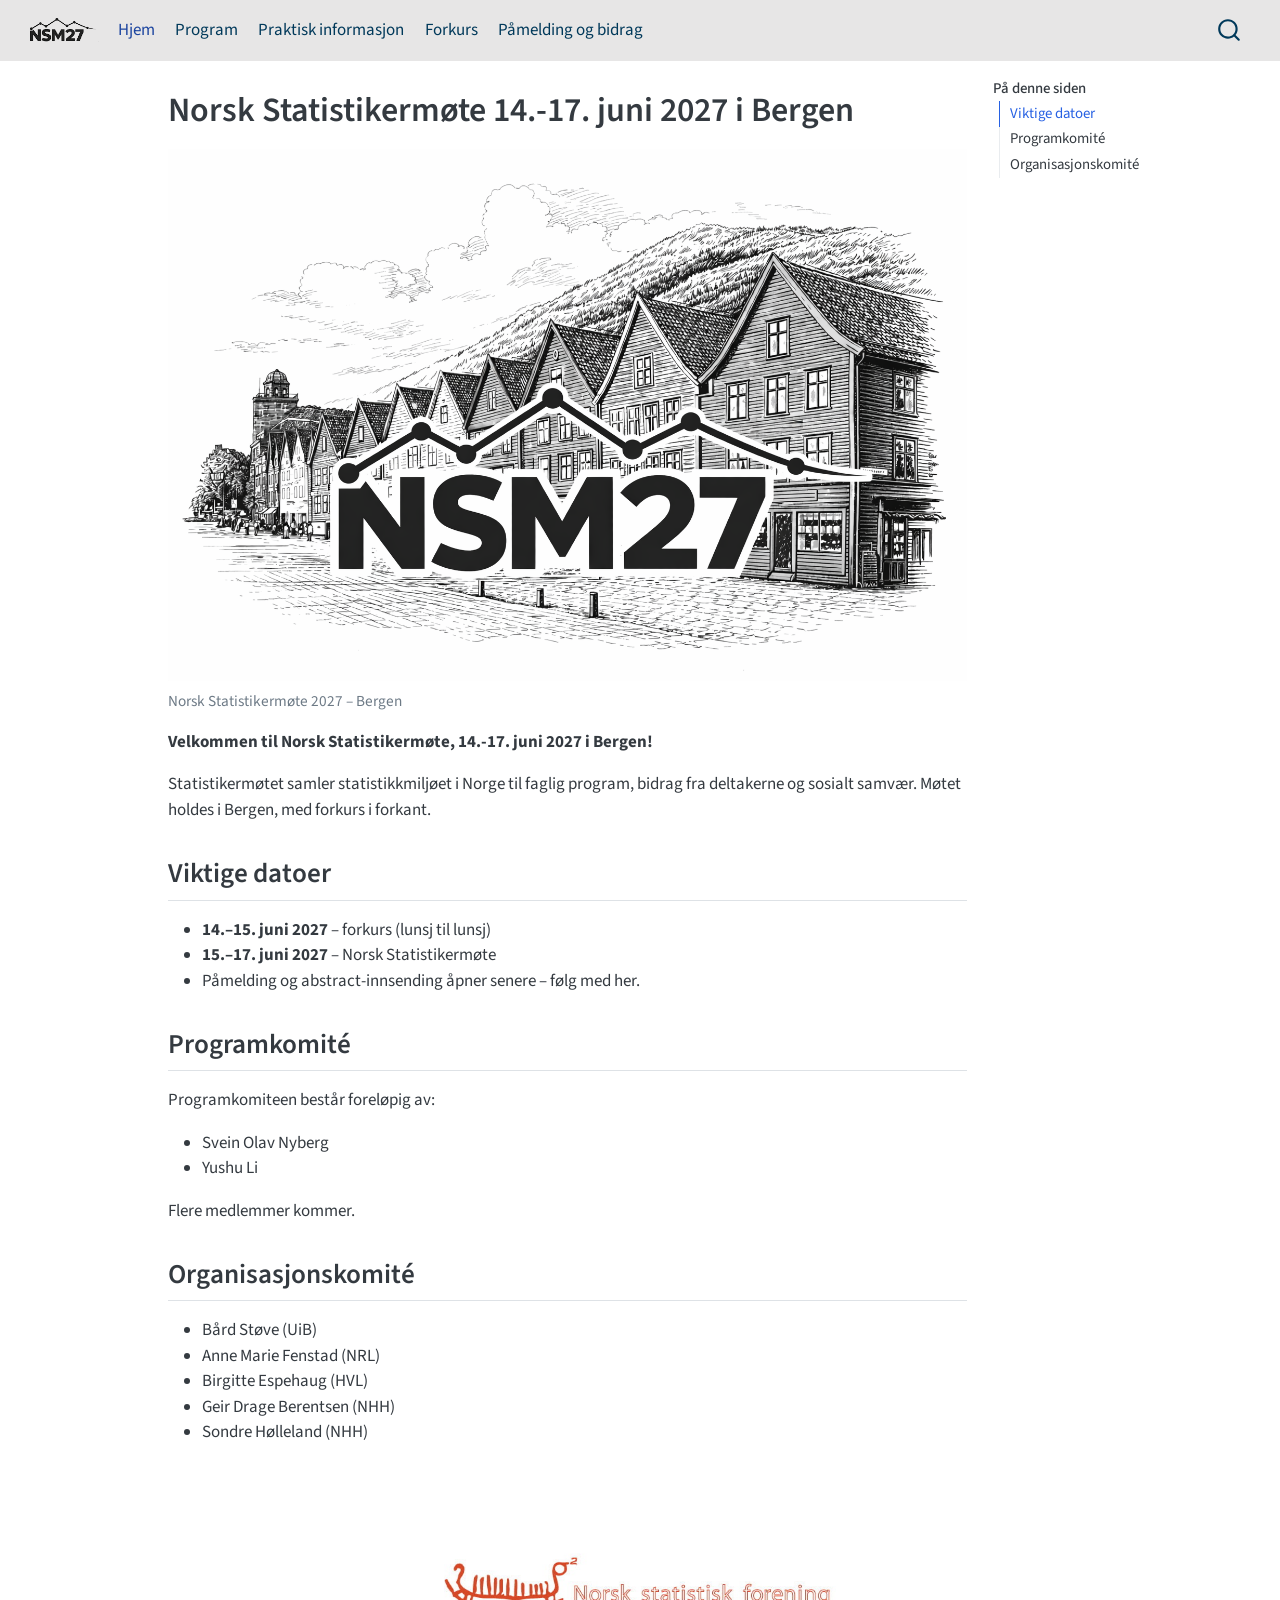
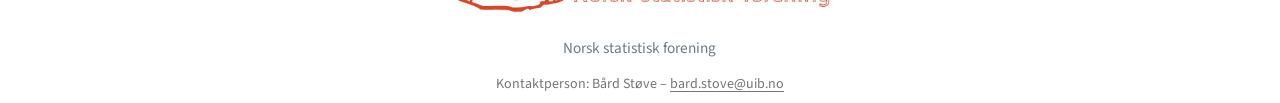
==== docs/index.html @ e057f22b "Legg til Eirik Myrvoll-Nilsen i org.kom og Sondre i programkomiteen Co-Authored-By: Claude Sonnet 5 " ====
<!DOCTYPE html>
<html xmlns="http://www.w3.org/1999/xhtml" lang="nb" xml:lang="nb"><head>

<meta charset="utf-8">
<meta name="generator" content="quarto-1.10.18">

<meta name="viewport" content="width=device-width, initial-scale=1.0, user-scalable=yes">


<title>Norsk Statistikermøte 14.-17. juni 2027 i Bergen – NSM27</title>
<style>
/* Default styles provided by pandoc.
** See https://pandoc.org/MANUAL.html#variables-for-html for config info.
*/
span.smallcaps{font-variant: small-caps;}
div.columns{display: flex; gap: 1.5em;}
div.column{flex: auto;}
@media screen {
div.columns{gap: min(4vw, 1.5em);}
div.column{overflow-x: auto;}
}
div.hanging-indent{margin-left: 1.5em; text-indent: -1.5em;}
ul.task-list{list-style: none;}
ul.task-list li input[type="checkbox"] {
  width: 0.8em;
  margin: 0 0.8em 0.2em -1em; /* quarto-specific, see https://github.com/quarto-dev/quarto-cli/issues/4556 */ 
  vertical-align: middle;
}
</style>


<script src="site_libs/quarto-nav/quarto-nav.js"></script>
<script src="site_libs/quarto-nav/headroom.min.js"></script>
<script src="site_libs/clipboard/clipboard.min.js"></script>
<script src="site_libs/quarto-search/autocomplete.umd.js"></script>
<script src="site_libs/quarto-search/fuse.min.js"></script>
<script src="site_libs/quarto-search/quarto-search.js"></script>
<meta name="quarto:offset" content="./">
<link href="./images/nsm27.png" rel="icon" type="image/png">
<script src="site_libs/quarto-html/quarto.js" type="module"></script>
<script src="site_libs/quarto-html/tabsets/tabsets.js" type="module"></script>
<script src="site_libs/quarto-html/popper.min.js"></script>
<script src="site_libs/quarto-html/tippy.umd.min.js"></script>
<script src="site_libs/quarto-html/anchor.min.js"></script>
<link href="site_libs/quarto-html/tippy.css" rel="stylesheet">
<link href="site_libs/quarto-html/quarto-syntax-highlighting-64a204ab8560d761af7679ceaba22944.css" rel="stylesheet" id="quarto-text-highlighting-styles">
<script src="site_libs/bootstrap/bootstrap.min.js"></script>
<link href="site_libs/bootstrap/bootstrap-icons.css" rel="stylesheet">
<link href="site_libs/bootstrap/bootstrap-2515a5747e8bf3ff5ffcd774083f49ba.min.css" rel="stylesheet" append-hash="true" id="quarto-bootstrap" data-mode="light">
<script id="quarto-search-options" type="application/json">{
  "location": "navbar",
  "copy-button": false,
  "collapse-after": 3,
  "panel-placement": "end",
  "type": "overlay",
  "limit": 50,
  "keyboard-shortcut": [
    "f",
    "/",
    "s"
  ],
  "show-item-context": false,
  "language": {
    "search-no-results-text": "Ingen resultater",
    "search-matching-documents-text": "Samsvarende dokumenter",
    "search-copy-link-title": "Kopier link for å søke",
    "search-hide-matches-text": "Skjul ytterlige resultater",
    "search-more-match-text": "annet resultat i dette dokumentet",
    "search-more-matches-text": "andre resultater i dette dokumentet",
    "search-clear-button-title": "Tøm",
    "search-text-placeholder": "",
    "search-detached-cancel-button-title": "Avbryt",
    "search-submit-button-title": "Send inn",
    "search-label": "Søk"
  }
}</script>


</head>

<body class="nav-fixed quarto-light">

<div id="quarto-search-results"></div>
  <header id="quarto-header" class="headroom fixed-top">
    <nav class="navbar navbar-expand-lg " data-bs-theme="dark">
      <div class="navbar-container container-fluid">
      <div class="navbar-brand-container mx-auto">
    <a href="./index.html" class="navbar-brand navbar-brand-logo">
    <img src="./images/nsm27.png" alt="" class="navbar-logo light-content">
    <img src="./images/nsm27.png" alt="" class="navbar-logo dark-content">
    </a>
  </div>
            <div id="quarto-search" class="" title="Søk"></div>
          <button class="navbar-toggler" type="button" data-bs-toggle="collapse" data-bs-target="#navbarCollapse" aria-controls="navbarCollapse" role="menu" aria-expanded="false" aria-label="Slå på navigering" onclick="if (window.quartoToggleHeadroom) { window.quartoToggleHeadroom(); }">
  <span class="navbar-toggler-icon"></span>
</button>
          <div class="collapse navbar-collapse" id="navbarCollapse">
            <ul class="navbar-nav navbar-nav-scroll me-auto">
  <li class="nav-item">
    <a class="nav-link active" href="./index.html" aria-current="page"> 
<span class="menu-text">Hjem</span></a>
  </li>  
  <li class="nav-item">
    <a class="nav-link" href="./program.html"> 
<span class="menu-text">Program</span></a>
  </li>  
  <li class="nav-item">
    <a class="nav-link" href="./praktisk_info.html"> 
<span class="menu-text">Praktisk informasjon</span></a>
  </li>  
  <li class="nav-item">
    <a class="nav-link" href="./forkurs.html"> 
<span class="menu-text">Forkurs</span></a>
  </li>  
  <li class="nav-item">
    <a class="nav-link" href="./paamelding.html"> 
<span class="menu-text">Påmelding og bidrag</span></a>
  </li>  
</ul>
          </div> <!-- /navcollapse -->
            <div class="quarto-navbar-tools">
</div>
      </div> <!-- /container-fluid -->
    </nav>
</header>
<!-- content -->
<div id="quarto-content" class="quarto-container page-columns page-rows-contents page-layout-article page-navbar">
<!-- sidebar -->
<!-- margin-sidebar -->
    <div id="quarto-margin-sidebar" class="sidebar margin-sidebar">
        <nav id="TOC" role="doc-toc" class="toc-active">
    <h2 id="toc-title">På denne siden</h2>
   
  <ul>
  <li><a href="#viktige-datoer" id="toc-viktige-datoer" class="nav-link active" data-scroll-target="#viktige-datoer">Viktige datoer</a></li>
  <li><a href="#programkomité" id="toc-programkomité" class="nav-link" data-scroll-target="#programkomité">Programkomité</a></li>
  <li><a href="#organisasjonskomité" id="toc-organisasjonskomité" class="nav-link" data-scroll-target="#organisasjonskomité">Organisasjonskomité</a></li>
  </ul>
</nav>
    </div>
<!-- main -->
<main class="content" id="quarto-document-content">

<header id="title-block-header" class="quarto-title-block default">
<div class="quarto-title">
<h1 class="title">Norsk Statistikermøte 14.-17. juni 2027 i Bergen</h1>
</div>



<div class="quarto-title-meta">

    
  
    
  </div>
  


</header>


<div class="quarto-figure quarto-figure-center">
<figure class="figure">
<p><img src="images/nsm27_gray.png" class="img-fluid figure-img" style="width:100.0%"></p>
<figcaption>Norsk Statistikermøte 2027 – Bergen</figcaption>
</figure>
</div>
<p><strong>Velkommen til Norsk Statistikermøte, 14.-17. juni 2027 i Bergen!</strong></p>
<p>Statistikermøtet samler statistikkmiljøet i Norge til faglig program, bidrag fra deltakerne og sosialt samvær. Møtet holdes i Bergen, med forkurs i forkant.</p>
<section id="viktige-datoer" class="level2">
<h2 class="anchored" data-anchor-id="viktige-datoer">Viktige datoer</h2>
<ul>
<li><strong>14.–15. juni 2027</strong> – forkurs (lunsj til lunsj)</li>
<li><strong>15.–17. juni 2027</strong> – Norsk Statistikermøte</li>
<li>Påmelding og abstract-innsending åpner senere – følg med her.</li>
</ul>
</section>
<section id="programkomité" class="level2">
<h2 class="anchored" data-anchor-id="programkomité">Programkomité</h2>
<p>Programkomiteen består foreløpig av:</p>
<ul>
<li>Svein Olav Nyberg</li>
<li>Yushu Li</li>
</ul>
<p>Flere medlemmer kommer.</p>
</section>
<section id="organisasjonskomité" class="level2">
<h2 class="anchored" data-anchor-id="organisasjonskomité">Organisasjonskomité</h2>
<ul>
<li>Bård Støve (UiB)</li>
<li>Anne Marie Fenstad (NRL)</li>
<li>Birgitte Espehaug (HVL)</li>
<li>Geir Drage Berentsen (NHH)</li>
<li>Sondre Hølleland (NHH)</li>
</ul>


</section>

</main> <!-- /main -->
<script id="quarto-html-after-body" type="application/javascript">
  window.document.addEventListener("DOMContentLoaded", function (event) {
    const icon = "";
    const anchorJS = new window.AnchorJS();
    anchorJS.options = {
      placement: 'right',
      icon: icon
    };
    anchorJS.add('.anchored');
    const isCodeAnnotation = (el) => {
      for (const clz of el.classList) {
        if (clz.startsWith('code-annotation-')) {                     
          return true;
        }
      }
      return false;
    }
    const onCopySuccess = function(e) {
      // button target
      const button = e.trigger;
      // don't keep focus
      button.blur();
      // flash "checked"
      button.classList.add('code-copy-button-checked');
      var currentTitle = button.getAttribute("title");
      button.setAttribute("title", "Kopiert!");
      let tooltip;
      if (window.bootstrap) {
        button.setAttribute("data-bs-toggle", "tooltip");
        button.setAttribute("data-bs-placement", "left");
        button.setAttribute("data-bs-title", "Kopiert!");
        tooltip = new bootstrap.Tooltip(button, 
          { trigger: "manual", 
            customClass: "code-copy-button-tooltip",
            offset: [0, -8]});
        tooltip.show();    
      }
      setTimeout(function() {
        if (tooltip) {
          tooltip.hide();
          button.removeAttribute("data-bs-title");
          button.removeAttribute("data-bs-toggle");
          button.removeAttribute("data-bs-placement");
        }
        button.setAttribute("title", currentTitle);
        button.classList.remove('code-copy-button-checked');
      }, 1000);
      // clear code selection
      e.clearSelection();
    }
    const getTextToCopy = function(trigger) {
      const outerScaffold = trigger.parentElement.cloneNode(true);
      const codeEl = outerScaffold.querySelector('code');
      for (const childEl of codeEl.children) {
        if (isCodeAnnotation(childEl)) {
          childEl.remove();
        }
      }
      return codeEl.innerText;
    }
    const clipboard = new window.ClipboardJS('.code-copy-button:not([data-in-quarto-modal])', {
      text: getTextToCopy
    });
    clipboard.on('success', onCopySuccess);
    if (window.document.getElementById('quarto-embedded-source-code-modal')) {
      const clipboardModal = new window.ClipboardJS('.code-copy-button[data-in-quarto-modal]', {
        text: getTextToCopy,
        container: window.document.getElementById('quarto-embedded-source-code-modal')
      });
      clipboardModal.on('success', onCopySuccess);
    }
      var localhostRegex = new RegExp(/^(?:http|https):\/\/localhost\:?[0-9]*\//);
      var mailtoRegex = new RegExp(/^mailto:/);
        var filterRegex = new RegExp('/' + window.location.host + '/');
      var isInternal = (href) => {
          return filterRegex.test(href) || localhostRegex.test(href) || mailtoRegex.test(href);
      }
      // Inspect non-navigation links and adorn them if external
     var links = window.document.querySelectorAll('a[href]:not(.nav-link):not(.navbar-brand):not(.toc-action):not(.sidebar-link):not(.sidebar-item-toggle):not(.pagination-link):not(.no-external):not([aria-hidden]):not(.dropdown-item):not(.quarto-navigation-tool):not(.about-link)');
      for (var i=0; i<links.length; i++) {
        const link = links[i];
        if (!isInternal(link.href)) {
          // undo the damage that might have been done by quarto-nav.js in the case of
          // links that we want to consider external
          if (link.dataset.originalHref !== undefined) {
            link.href = link.dataset.originalHref;
          }
        }
      }
    function tippyHover(el, contentFn, onTriggerFn, onUntriggerFn) {
      const config = {
        allowHTML: true,
        maxWidth: 500,
        delay: 100,
        arrow: false,
        appendTo: function(el) {
            return el.parentElement;
        },
        interactive: true,
        interactiveBorder: 10,
        theme: 'quarto',
        placement: 'bottom-start',
      };
      if (contentFn) {
        config.content = contentFn;
      }
      if (onTriggerFn) {
        config.onTrigger = onTriggerFn;
      }
      if (onUntriggerFn) {
        config.onUntrigger = onUntriggerFn;
      }
      window.tippy(el, config); 
    }
    const noterefs = window.document.querySelectorAll('a[role="doc-noteref"]');
    for (var i=0; i<noterefs.length; i++) {
      const ref = noterefs[i];
      tippyHover(ref, function() {
        // use id or data attribute instead here
        let href = ref.getAttribute('data-footnote-href') || ref.getAttribute('href');
        try { href = new URL(href).hash; } catch {}
        const id = href.replace(/^#\/?/, "");
        const note = window.document.getElementById(id);
        if (note) {
          return note.innerHTML;
        } else {
          return "";
        }
      });
    }
    const xrefs = window.document.querySelectorAll('a.quarto-xref');
    const processXRef = (id, note) => {
      // Strip column container classes
      const stripColumnClz = (el) => {
        el.classList.remove("page-full", "page-columns");
        if (el.children) {
          for (const child of el.children) {
            stripColumnClz(child);
          }
        }
      }
      stripColumnClz(note)
      if (id === null || id.startsWith('sec-')) {
        // Special case sections, only their first couple elements
        const container = document.createElement("div");
        if (note.children && note.children.length > 2) {
          container.appendChild(note.children[0].cloneNode(true));
          for (let i = 1; i < note.children.length; i++) {
            const child = note.children[i];
            if (child.tagName === "P" && child.innerText === "") {
              continue;
            } else {
              container.appendChild(child.cloneNode(true));
              break;
            }
          }
          if (window.Quarto?.typesetMath) {
            window.Quarto.typesetMath(container);
          }
          return container.innerHTML
        } else {
          if (window.Quarto?.typesetMath) {
            window.Quarto.typesetMath(note);
          }
          return note.innerHTML;
        }
      } else {
        // Remove any anchor links if they are present
        const anchorLink = note.querySelector('a.anchorjs-link');
        if (anchorLink) {
          anchorLink.remove();
        }
        if (window.Quarto?.typesetMath) {
          window.Quarto.typesetMath(note);
        }
        if (note.classList.contains("callout")) {
          return note.outerHTML;
        } else {
          return note.innerHTML;
        }
      }
    }
    for (var i=0; i<xrefs.length; i++) {
      const xref = xrefs[i];
      tippyHover(xref, undefined, function(instance) {
        instance.disable();
        let url = xref.getAttribute('href');
        let hash = undefined; 
        if (url.startsWith('#')) {
          hash = url;
        } else {
          try { hash = new URL(url).hash; } catch {}
        }
        if (hash) {
          const id = hash.replace(/^#\/?/, "");
          const note = window.document.getElementById(id);
          if (note !== null) {
            try {
              const html = processXRef(id, note.cloneNode(true));
              instance.setContent(html);
            } finally {
              instance.enable();
              instance.show();
            }
          } else {
            // See if we can fetch this
            fetch(url.split('#')[0])
            .then(res => res.text())
            .then(html => {
              const parser = new DOMParser();
              const htmlDoc = parser.parseFromString(html, "text/html");
              const note = htmlDoc.getElementById(id);
              if (note !== null) {
                const html = processXRef(id, note);
                instance.setContent(html);
              } 
            }).finally(() => {
              instance.enable();
              instance.show();
            });
          }
        } else {
          // See if we can fetch a full url (with no hash to target)
          // This is a special case and we should probably do some content thinning / targeting
          fetch(url)
          .then(res => res.text())
          .then(html => {
            const parser = new DOMParser();
            const htmlDoc = parser.parseFromString(html, "text/html");
            const note = htmlDoc.querySelector('main.content');
            if (note !== null) {
              // This should only happen for chapter cross references
              // (since there is no id in the URL)
              // remove the first header
              if (note.children.length > 0 && note.children[0].tagName === "HEADER") {
                note.children[0].remove();
              }
              const html = processXRef(null, note);
              instance.setContent(html);
            } 
          }).finally(() => {
            instance.enable();
            instance.show();
          });
        }
      }, function(instance) {
      });
    }
        let selectedAnnoteEl;
        const selectorForAnnotation = ( cell, annotation) => {
          let cellAttr = 'data-code-cell="' + cell + '"';
          let lineAttr = 'data-code-annotation="' +  annotation + '"';
          const selector = 'span[' + cellAttr + '][' + lineAttr + ']';
          return selector;
        }
        const selectCodeLines = (annoteEl) => {
          const doc = window.document;
          const targetCell = annoteEl.getAttribute("data-target-cell");
          const targetAnnotation = annoteEl.getAttribute("data-target-annotation");
          const annoteSpan = window.document.querySelector(selectorForAnnotation(targetCell, targetAnnotation));
          const lines = annoteSpan.getAttribute("data-code-lines").split(",");
          const lineIds = lines.map((line) => {
            return targetCell + "-" + line;
          })
          let top = null;
          let height = null;
          let parent = null;
          if (lineIds.length > 0) {
              //compute the position of the single el (top and bottom and make a div)
              const el = window.document.getElementById(lineIds[0]);
              top = el.offsetTop;
              height = el.offsetHeight;
              parent = el.parentElement.parentElement;
            if (lineIds.length > 1) {
              const lastEl = window.document.getElementById(lineIds[lineIds.length - 1]);
              const bottom = lastEl.offsetTop + lastEl.offsetHeight;
              height = bottom - top;
            }
            if (top !== null && height !== null && parent !== null) {
              // cook up a div (if necessary) and position it 
              let div = window.document.getElementById("code-annotation-line-highlight");
              if (div === null) {
                div = window.document.createElement("div");
                div.setAttribute("id", "code-annotation-line-highlight");
                div.style.position = 'absolute';
                parent.appendChild(div);
              }
              div.style.top = top - 2 + "px";
              div.style.height = height + 4 + "px";
              div.style.left = 0;
              let gutterDiv = window.document.getElementById("code-annotation-line-highlight-gutter");
              if (gutterDiv === null) {
                gutterDiv = window.document.createElement("div");
                gutterDiv.setAttribute("id", "code-annotation-line-highlight-gutter");
                gutterDiv.style.position = 'absolute';
                const codeCell = window.document.getElementById(targetCell);
                const gutter = codeCell.querySelector('.code-annotation-gutter');
                gutter.appendChild(gutterDiv);
              }
              gutterDiv.style.top = top - 2 + "px";
              gutterDiv.style.height = height + 4 + "px";
            }
            selectedAnnoteEl = annoteEl;
          }
        };
        const unselectCodeLines = () => {
          const elementsIds = ["code-annotation-line-highlight", "code-annotation-line-highlight-gutter"];
          elementsIds.forEach((elId) => {
            const div = window.document.getElementById(elId);
            if (div) {
              div.remove();
            }
          });
          selectedAnnoteEl = undefined;
        };
          // Handle positioning of the toggle
      window.addEventListener(
        "resize",
        throttle(() => {
          elRect = undefined;
          if (selectedAnnoteEl) {
            selectCodeLines(selectedAnnoteEl);
          }
        }, 10)
      );
      function throttle(fn, ms) {
      let throttle = false;
      let timer;
        return (...args) => {
          if(!throttle) { // first call gets through
              fn.apply(this, args);
              throttle = true;
          } else { // all the others get throttled
              if(timer) clearTimeout(timer); // cancel #2
              timer = setTimeout(() => {
                fn.apply(this, args);
                timer = throttle = false;
              }, ms);
          }
        };
      }
        // Attach click handler to the DT
        const annoteDls = window.document.querySelectorAll('dt[data-target-cell]');
        for (const annoteDlNode of annoteDls) {
          annoteDlNode.addEventListener('click', (event) => {
            const clickedEl = event.target;
            if (clickedEl !== selectedAnnoteEl) {
              unselectCodeLines();
              const activeEl = window.document.querySelector('dt[data-target-cell].code-annotation-active');
              if (activeEl) {
                activeEl.classList.remove('code-annotation-active');
              }
              selectCodeLines(clickedEl);
              clickedEl.classList.add('code-annotation-active');
            } else {
              // Unselect the line
              unselectCodeLines();
              clickedEl.classList.remove('code-annotation-active');
            }
          });
        }
    const findCites = (el) => {
      const parentEl = el.parentElement;
      if (parentEl) {
        const cites = parentEl.dataset.cites;
        if (cites) {
          return {
            el,
            cites: cites.split(' ')
          };
        } else {
          return findCites(el.parentElement)
        }
      } else {
        return undefined;
      }
    };
    var bibliorefs = window.document.querySelectorAll('a[role="doc-biblioref"]');
    for (var i=0; i<bibliorefs.length; i++) {
      const ref = bibliorefs[i];
      const citeInfo = findCites(ref);
      if (citeInfo) {
        tippyHover(citeInfo.el, function() {
          var popup = window.document.createElement('div');
          citeInfo.cites.forEach(function(cite) {
            var citeDiv = window.document.createElement('div');
            citeDiv.classList.add('hanging-indent');
            citeDiv.classList.add('csl-entry');
            var biblioDiv = window.document.getElementById('ref-' + cite);
            if (biblioDiv) {
              citeDiv.innerHTML = biblioDiv.innerHTML;
            }
            popup.appendChild(citeDiv);
          });
          return popup.innerHTML;
        });
      }
    }
  });
  </script>
</div> <!-- /content -->
<footer class="footer">
  <div class="nav-footer">
    <div class="nav-footer-left">
      &nbsp;
    </div>   
    <div class="nav-footer-center">
<div class="quarto-figure quarto-figure-center">
<figure class="figure">
<p><img src="images/nsf_logo.png" height="80" class="figure-img"></p>
<figcaption>Norsk statistisk forening</figcaption>
</figure>
</div>
<p>Kontaktperson: Bård Støve – <a href="mailto:bard.stove@uib.no">bard.stove@uib.no</a></p>
</div>
    <div class="nav-footer-right">
      &nbsp;
    </div>
  </div>
</footer>




</body></html>
---- docs/site_libs/quarto-html/tippy.css ----
.tippy-box[data-animation=fade][data-state=hidden]{opacity:0}[data-tippy-root]{max-width:calc(100vw - 10px)}.tippy-box{position:relative;background-color:#333;color:#fff;border-radius:4px;font-size:14px;line-height:1.4;white-space:normal;outline:0;transition-property:transform,visibility,opacity}.tippy-box[data-placement^=top]>.tippy-arrow{bottom:0}.tippy-box[data-placement^=top]>.tippy-arrow:before{bottom:-7px;left:0;border-width:8px 8px 0;border-top-color:initial;transform-origin:center top}.tippy-box[data-placement^=bottom]>.tippy-arrow{top:0}.tippy-box[data-placement^=bottom]>.tippy-arrow:before{top:-7px;left:0;border-width:0 8px 8px;border-bottom-color:initial;transform-origin:center bottom}.tippy-box[data-placement^=left]>.tippy-arrow{right:0}.tippy-box[data-placement^=left]>.tippy-arrow:before{border-width:8px 0 8px 8px;border-left-color:initial;right:-7px;transform-origin:center left}.tippy-box[data-placement^=right]>.tippy-arrow{left:0}.tippy-box[data-placement^=right]>.tippy-arrow:before{left:-7px;border-width:8px 8px 8px 0;border-right-color:initial;transform-origin:center right}.tippy-box[data-inertia][data-state=visible]{transition-timing-function:cubic-bezier(.54,1.5,.38,1.11)}.tippy-arrow{width:16px;height:16px;color:#333}.tippy-arrow:before{content:"";position:absolute;border-color:transparent;border-style:solid}.tippy-content{position:relative;padding:5px 9px;z-index:1}
---- docs/site_libs/quarto-html/quarto-syntax-highlighting-64a204ab8560d761af7679ceaba22944.css ----
/* quarto syntax highlight colors */
:root {
  --quarto-hl-ot-color: #003B4F;
  --quarto-hl-at-color: #657422;
  --quarto-hl-ss-color: #20794D;
  --quarto-hl-an-color: #5E5E5E;
  --quarto-hl-fu-color: #4758AB;
  --quarto-hl-st-color: #20794D;
  --quarto-hl-cf-color: #003B4F;
  --quarto-hl-op-color: #5E5E5E;
  --quarto-hl-er-color: #AD0000;
  --quarto-hl-bn-color: #AD0000;
  --quarto-hl-al-color: #AD0000;
  --quarto-hl-va-color: #111111;
  --quarto-hl-bu-color: inherit;
  --quarto-hl-ex-color: inherit;
  --quarto-hl-pp-color: #AD0000;
  --quarto-hl-in-color: #5E5E5E;
  --quarto-hl-vs-color: #20794D;
  --quarto-hl-wa-color: #5E5E5E;
  --quarto-hl-do-color: #5E5E5E;
  --quarto-hl-im-color: #00769E;
  --quarto-hl-ch-color: #20794D;
  --quarto-hl-dt-color: #AD0000;
  --quarto-hl-fl-color: #AD0000;
  --quarto-hl-co-color: #5E5E5E;
  --quarto-hl-cv-color: #5E5E5E;
  --quarto-hl-cn-color: #8f5902;
  --quarto-hl-sc-color: #5E5E5E;
  --quarto-hl-dv-color: #AD0000;
  --quarto-hl-kw-color: #003B4F;
}

/* other quarto variables */
:root {
  --quarto-font-monospace: SFMono-Regular, Menlo, Monaco, Consolas, "Liberation Mono", "Courier New", monospace;
}

/* syntax highlight based on Pandoc's rules */
pre > code.sourceCode > span {
  color: #003B4F;
}

code.sourceCode > span {
  color: #003B4F;
}

div.sourceCode,
div.sourceCode pre.sourceCode {
  color: #003B4F;
}

/* Normal */
code span {
  color: #003B4F;
}

/* Alert */
code span.al {
  color: #AD0000;
  font-style: inherit;
}

/* Annotation */
code span.an {
  color: #5E5E5E;
  font-style: inherit;
}

/* Attribute */
code span.at {
  color: #657422;
  font-style: inherit;
}

/* BaseN */
code span.bn {
  color: #AD0000;
  font-style: inherit;
}

/* BuiltIn */
code span.bu {
  font-style: inherit;
}

/* ControlFlow */
code span.cf {
  color: #003B4F;
  font-weight: bold;
  font-style: inherit;
}

/* Char */
code span.ch {
  color: #20794D;
  font-style: inherit;
}

/* Constant */
code span.cn {
  color: #8f5902;
  font-style: inherit;
}

/* Comment */
code span.co {
  color: #5E5E5E;
  font-style: inherit;
}

/* CommentVar */
code span.cv {
  color: #5E5E5E;
  font-style: italic;
}

/* Documentation */
code span.do {
  color: #5E5E5E;
  font-style: italic;
}

/* DataType */
code span.dt {
  color: #AD0000;
  font-style: inherit;
}

/* DecVal */
code span.dv {
  color: #AD0000;
  font-style: inherit;
}

/* Error */
code span.er {
  color: #AD0000;
  font-style: inherit;
}

/* Extension */
code span.ex {
  font-style: inherit;
}

/* Float */
code span.fl {
  color: #AD0000;
  font-style: inherit;
}

/* Function */
code span.fu {
  color: #4758AB;
  font-style: inherit;
}

/* Import */
code span.im {
  color: #00769E;
  font-style: inherit;
}

/* Information */
code span.in {
  color: #5E5E5E;
  font-style: inherit;
}

/* Keyword */
code span.kw {
  color: #003B4F;
  font-weight: bold;
  font-style: inherit;
}

/* Operator */
code span.op {
  color: #5E5E5E;
  font-style: inherit;
}

/* Other */
code span.ot {
  color: #003B4F;
  font-style: inherit;
}

/* Preprocessor */
code span.pp {
  color: #AD0000;
  font-style: inherit;
}

/* SpecialChar */
code span.sc {
  color: #5E5E5E;
  font-style: inherit;
}

/* SpecialString */
code span.ss {
  color: #20794D;
  font-style: inherit;
}

/* String */
code span.st {
  color: #20794D;
  font-style: inherit;
}

/* Variable */
code span.va {
  color: #111111;
  font-style: inherit;
}

/* VerbatimString */
code span.vs {
  color: #20794D;
  font-style: inherit;
}

/* Warning */
code span.wa {
  color: #5E5E5E;
  font-style: italic;
}

.prevent-inlining {
  content: "</";
}

/*# sourceMappingURL=9d8d5bb603a83b8298b89080a598c93b.css.map */
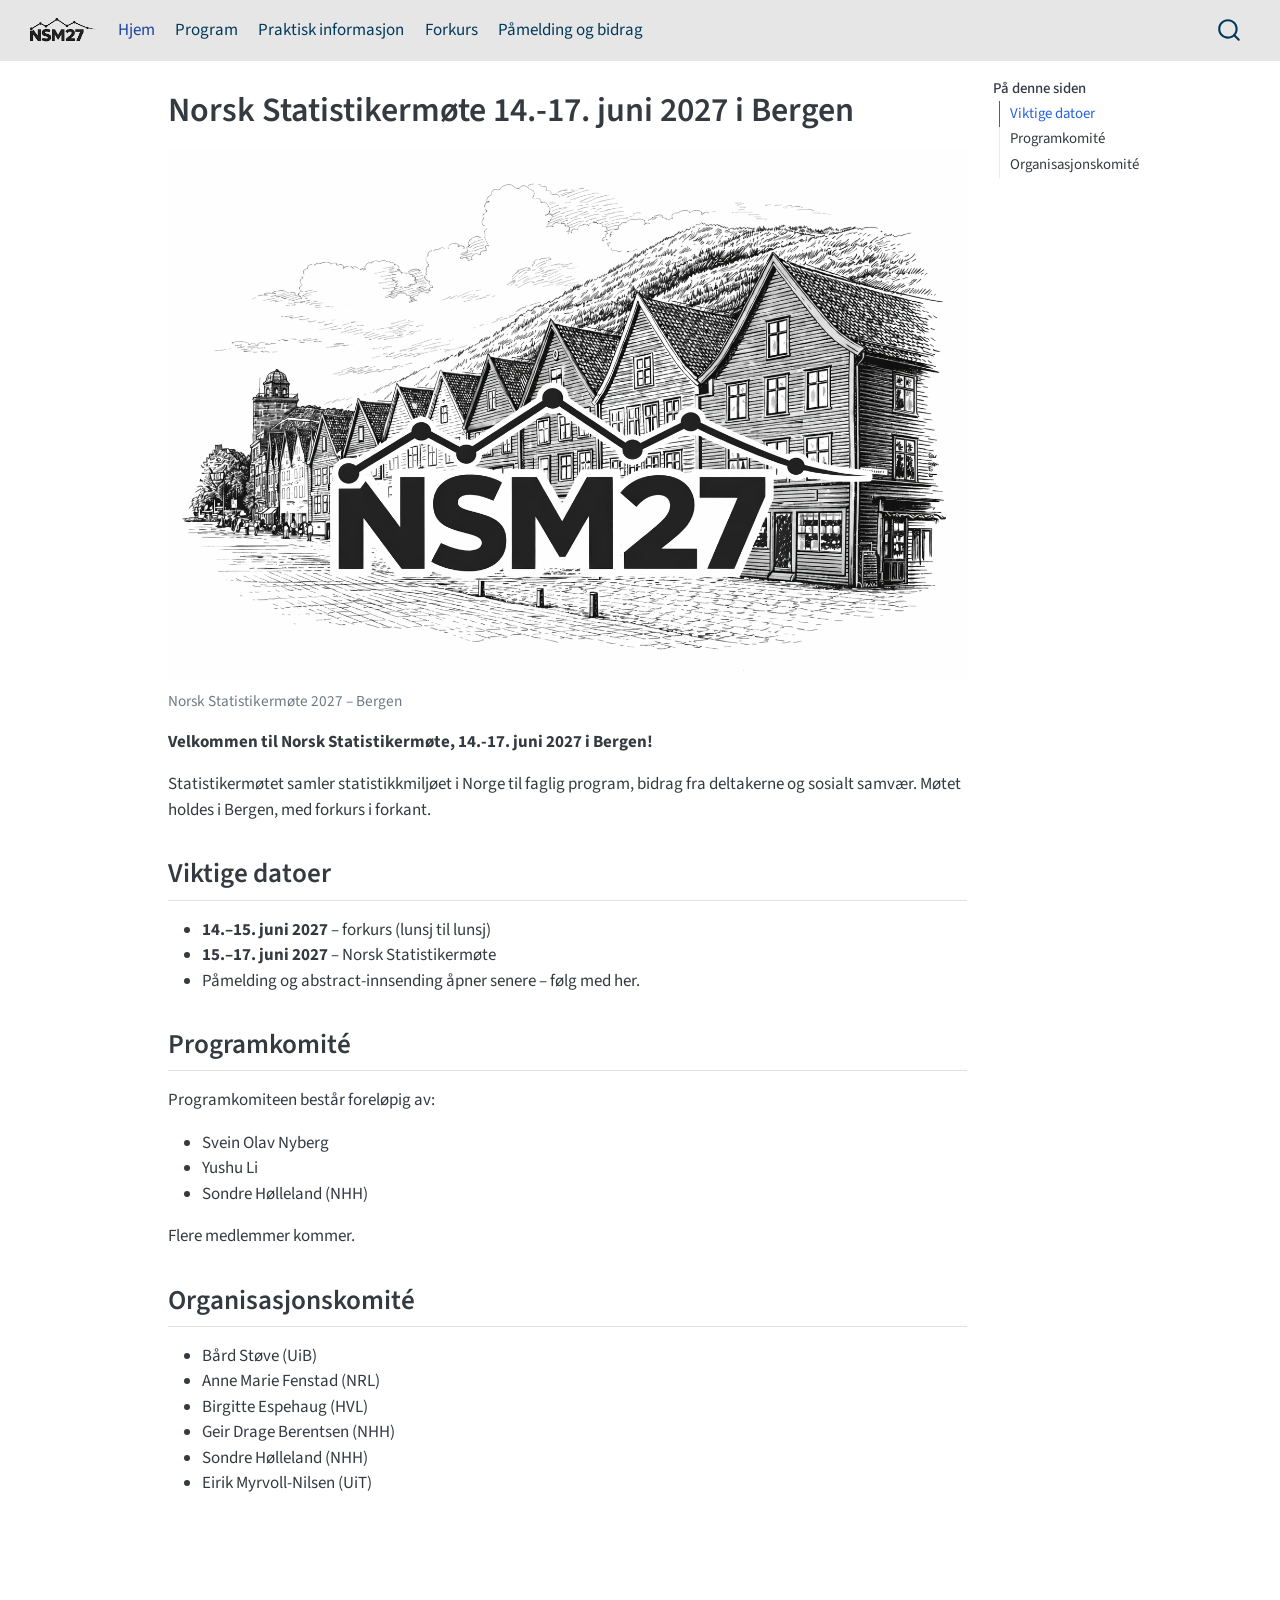
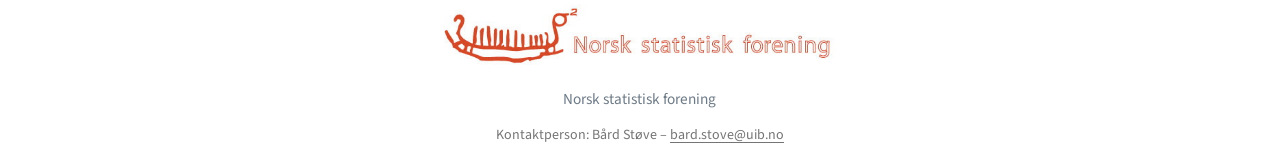
==== commit 3eb6473f: "Re-rendre docs/ med Quarto slik at siste komité-endringer vises Co-Authored-By: Claude Sonnet 5 <nor" ====
--- a/docs/index.html
+++ b/docs/index.html
@@ -182,6 +182,7 @@
 <ul>
 <li>Svein Olav Nyberg</li>
 <li>Yushu Li</li>
+<li>Sondre Hølleland (NHH)</li>
 </ul>
 <p>Flere medlemmer kommer.</p>
 </section>
@@ -193,6 +194,7 @@
 <li>Birgitte Espehaug (HVL)</li>
 <li>Geir Drage Berentsen (NHH)</li>
 <li>Sondre Hølleland (NHH)</li>
+<li>Eirik Myrvoll-Nilsen (UiT)</li>
 </ul>
 
 
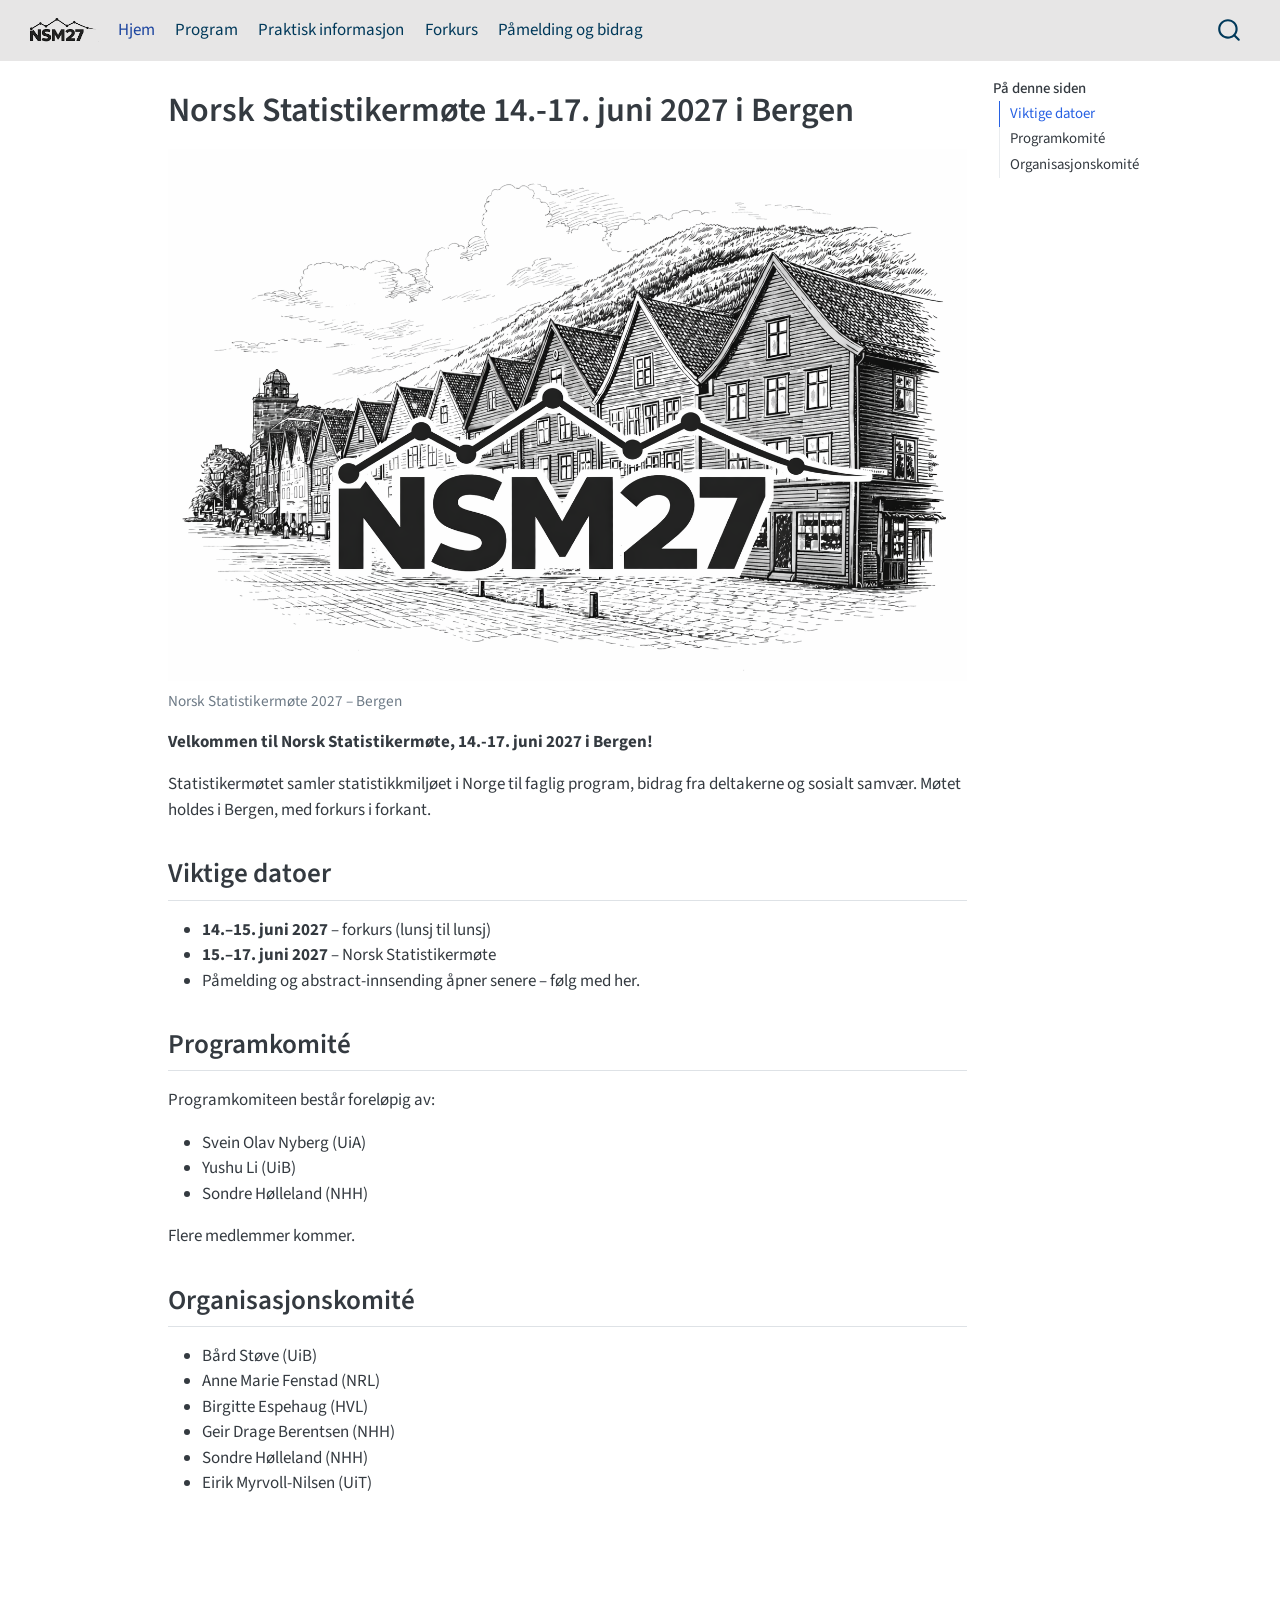
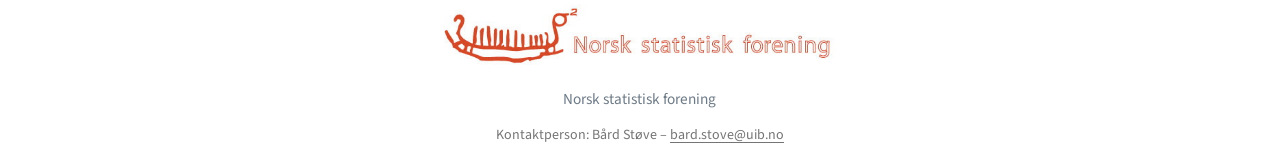
==== commit fec21a83: "Legg til institusjon for Svein Olav Nyberg (UiA) og Yushu Li (UiB) Co-Authored-By: Claude Sonnet 5 <" ====
--- a/docs/index.html
+++ b/docs/index.html
@@ -180,8 +180,8 @@
 <h2 class="anchored" data-anchor-id="programkomité">Programkomité</h2>
 <p>Programkomiteen består foreløpig av:</p>
 <ul>
-<li>Svein Olav Nyberg</li>
-<li>Yushu Li</li>
+<li>Svein Olav Nyberg (UiA)</li>
+<li>Yushu Li (UiB)</li>
 <li>Sondre Hølleland (NHH)</li>
 </ul>
 <p>Flere medlemmer kommer.</p>
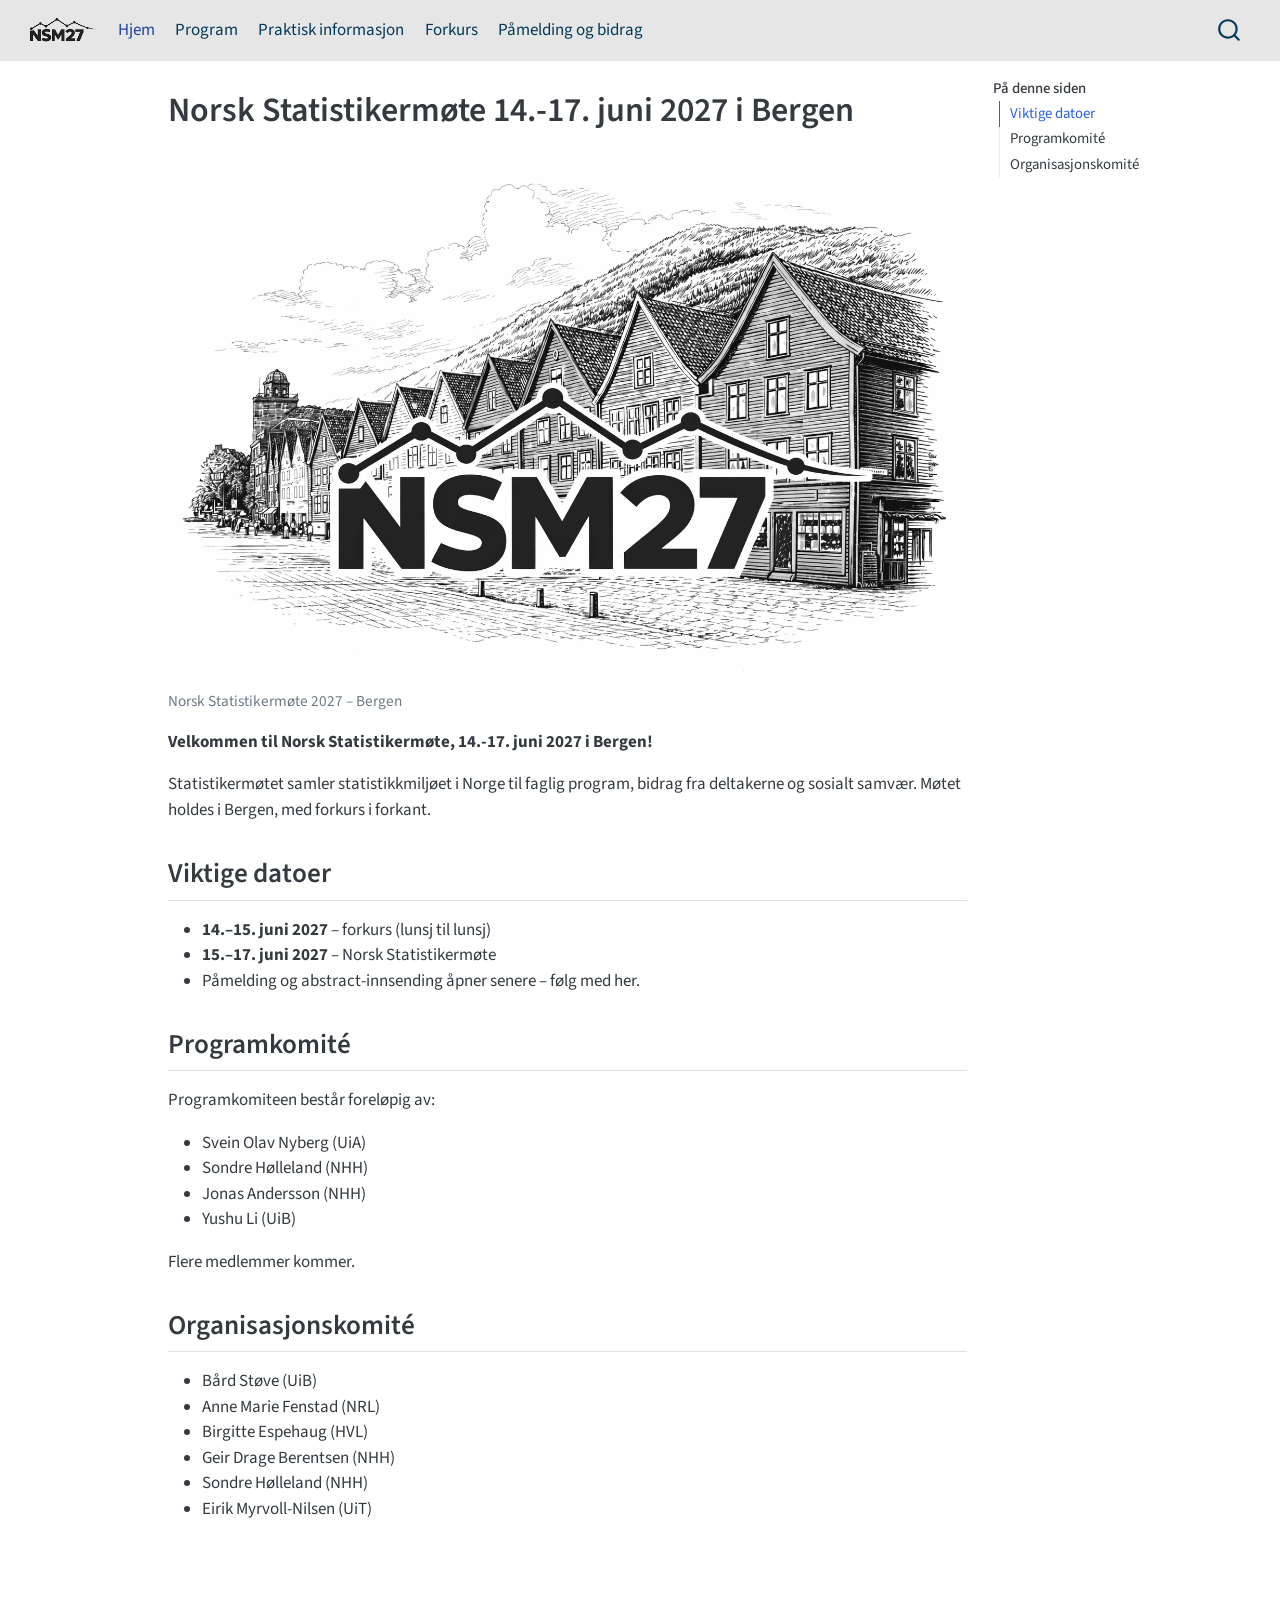
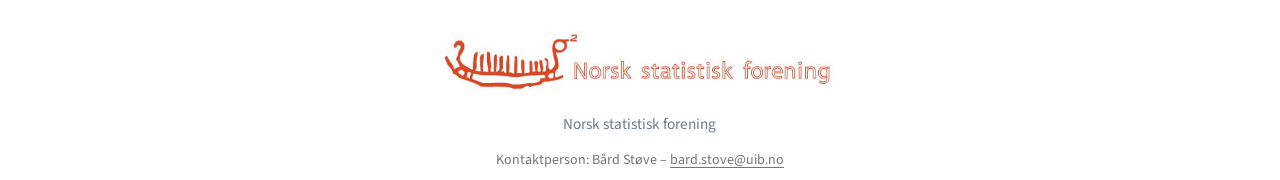
==== commit 2f47db13: "Legg til Jonas Andersson (NHH) i programkomiteen Co-Authored-By: Claude Sonnet 5 <noreply@anthropic." ====
--- a/docs/index.html
+++ b/docs/index.html
@@ -181,8 +181,9 @@
 <p>Programkomiteen består foreløpig av:</p>
 <ul>
 <li>Svein Olav Nyberg (UiA)</li>
+<li>Sondre Hølleland (NHH)</li>
+<li>Jonas Andersson (NHH)</li>
 <li>Yushu Li (UiB)</li>
-<li>Sondre Hølleland (NHH)</li>
 </ul>
 <p>Flere medlemmer kommer.</p>
 </section>
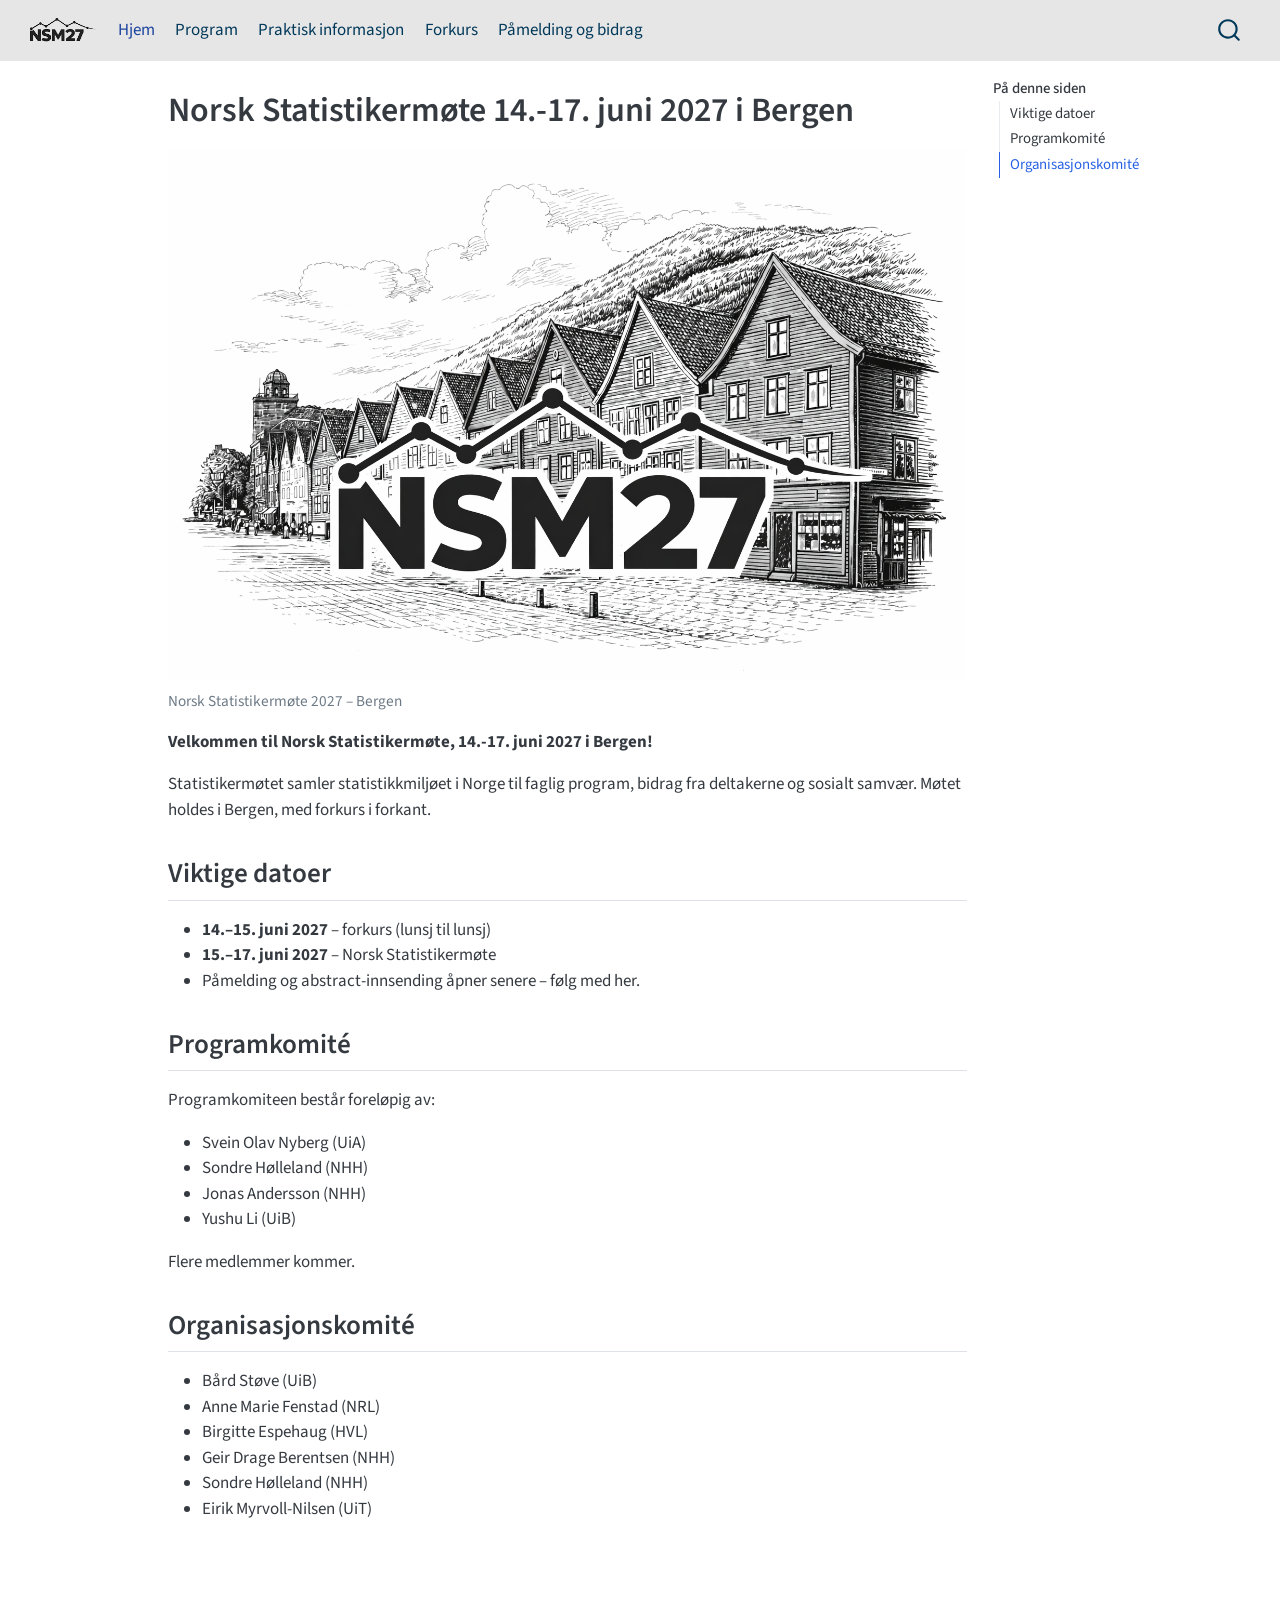
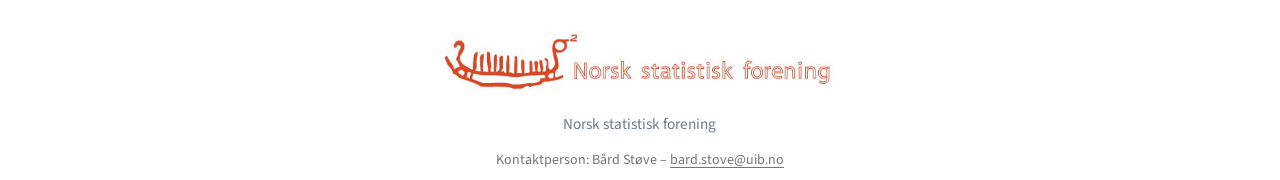
==== commit d9c35829: "legg til abstract lenke" ====
--- a/docs/index.html
+++ b/docs/index.html
@@ -2,7 +2,7 @@
 <html xmlns="http://www.w3.org/1999/xhtml" lang="nb" xml:lang="nb"><head>
 
 <meta charset="utf-8">
-<meta name="generator" content="quarto-1.10.18">
+<meta name="generator" content="quarto-1.11.9">
 
 <meta name="viewport" content="width=device-width, initial-scale=1.0, user-scalable=yes">
 
@@ -39,14 +39,15 @@
 <link href="./images/nsm27.png" rel="icon" type="image/png">
 <script src="site_libs/quarto-html/quarto.js" type="module"></script>
 <script src="site_libs/quarto-html/tabsets/tabsets.js" type="module"></script>
+<script src="site_libs/quarto-html/scrollable-regions/scrollable-regions.js" type="module"></script>
 <script src="site_libs/quarto-html/popper.min.js"></script>
 <script src="site_libs/quarto-html/tippy.umd.min.js"></script>
 <script src="site_libs/quarto-html/anchor.min.js"></script>
 <link href="site_libs/quarto-html/tippy.css" rel="stylesheet">
-<link href="site_libs/quarto-html/quarto-syntax-highlighting-64a204ab8560d761af7679ceaba22944.css" rel="stylesheet" id="quarto-text-highlighting-styles">
+<link href="site_libs/quarto-html/quarto-syntax-highlighting-63b5708e65d6cd79cd7618c58d0c21e7.css" rel="stylesheet" id="quarto-text-highlighting-styles">
 <script src="site_libs/bootstrap/bootstrap.min.js"></script>
 <link href="site_libs/bootstrap/bootstrap-icons.css" rel="stylesheet">
-<link href="site_libs/bootstrap/bootstrap-2515a5747e8bf3ff5ffcd774083f49ba.min.css" rel="stylesheet" append-hash="true" id="quarto-bootstrap" data-mode="light">
+<link href="site_libs/bootstrap/bootstrap-44c6f05203b3b8b304439d93b7720b73.min.css" rel="stylesheet" append-hash="true" id="quarto-bootstrap" data-mode="light">
 <script id="quarto-search-options" type="application/json">{
   "location": "navbar",
   "copy-button": false,
@@ -78,11 +79,11 @@
 
 </head>
 
-<body class="nav-fixed quarto-light">
+<body class="nav-fixed quarto-light"><a id="quarto-skip-link" class="visually-hidden-focusable" href="#quarto-document-content">Skip to main content</a>
 
 <div id="quarto-search-results"></div>
   <header id="quarto-header" class="headroom fixed-top">
-    <nav class="navbar navbar-expand-lg " data-bs-theme="dark">
+    <nav class="navbar navbar-expand-lg " data-bs-theme="dark" aria-label="Nettsted">
       <div class="navbar-container container-fluid">
       <div class="navbar-brand-container mx-auto">
     <a href="./index.html" class="navbar-brand navbar-brand-logo">
@@ -90,8 +91,7 @@
     <img src="./images/nsm27.png" alt="" class="navbar-logo dark-content">
     </a>
   </div>
-            <div id="quarto-search" class="" title="Søk"></div>
-          <button class="navbar-toggler" type="button" data-bs-toggle="collapse" data-bs-target="#navbarCollapse" aria-controls="navbarCollapse" role="menu" aria-expanded="false" aria-label="Slå på navigering" onclick="if (window.quartoToggleHeadroom) { window.quartoToggleHeadroom(); }">
+          <button class="navbar-toggler" type="button" data-bs-toggle="collapse" data-bs-target="#navbarCollapse" aria-controls="navbarCollapse" aria-expanded="false" aria-label="Slå på navigering" onclick="if (window.quartoToggleHeadroom) { window.quartoToggleHeadroom(); }">
   <span class="navbar-toggler-icon"></span>
 </button>
           <div class="collapse navbar-collapse" id="navbarCollapse">
@@ -120,6 +120,7 @@
           </div> <!-- /navcollapse -->
             <div class="quarto-navbar-tools">
 </div>
+            <div id="quarto-search" class="" title="Søk"></div>
       </div> <!-- /container-fluid -->
     </nav>
 </header>
@@ -128,7 +129,7 @@
 <!-- sidebar -->
 <!-- margin-sidebar -->
     <div id="quarto-margin-sidebar" class="sidebar margin-sidebar">
-        <nav id="TOC" role="doc-toc" class="toc-active">
+        <nav id="TOC" role="doc-toc" aria-labelledby="toc-title" class="toc-active">
     <h2 id="toc-title">På denne siden</h2>
    
   <ul>
@@ -139,7 +140,7 @@
 </nav>
     </div>
 <!-- main -->
-<main class="content" id="quarto-document-content">
+<main class="content" id="quarto-document-content" tabindex="-1">
 
 <header id="title-block-header" class="quarto-title-block default">
 <div class="quarto-title">
@@ -280,7 +281,8 @@
           return filterRegex.test(href) || localhostRegex.test(href) || mailtoRegex.test(href);
       }
       // Inspect non-navigation links and adorn them if external
-     var links = window.document.querySelectorAll('a[href]:not(.nav-link):not(.navbar-brand):not(.toc-action):not(.sidebar-link):not(.sidebar-item-toggle):not(.pagination-link):not(.no-external):not([aria-hidden]):not(.dropdown-item):not(.quarto-navigation-tool):not(.about-link)');
+      window.quartoDecorateExternalLinks = function (root) {
+     var links = (root || window.document).querySelectorAll('a[href]:not(.nav-link):not(.navbar-brand):not(.toc-action):not(.sidebar-link):not(.sidebar-item-toggle):not(.pagination-link):not(.no-external):not([aria-hidden]):not(.dropdown-item):not(.quarto-navigation-tool):not(.about-link)');
       for (var i=0; i<links.length; i++) {
         const link = links[i];
         if (!isInternal(link.href)) {
@@ -289,8 +291,69 @@
           if (link.dataset.originalHref !== undefined) {
             link.href = link.dataset.originalHref;
           }
-        }
-      }
+          if (!link.classList.contains('no-external-icon')) {
+          }
+        }
+      }
+      };
+      window.quartoDecorateExternalLinks(window.document);
+    // Esc closes the popup (WCAG 1.4.13) and focus leaving both trigger and
+    // popup closes it (WCAG 2.4.11); tippy handles neither for interactive popups.
+    const hideOnEscAndFocusOut = {
+      name: 'hideOnEscAndFocusOut',
+      defaultValue: true,
+      fn(instance) {
+        const dismiss = () => {
+          // A show scheduled by the trigger delay would otherwise reopen it
+          instance.clearDelayTimeouts();
+          instance.hide();
+        };
+        const onKeyDown = (event) => {
+          if (event.key !== 'Escape') {
+            return;
+          }
+          // Keep Esc from also reaching page handlers (e.g. reveal.js overview),
+          // except an open reveal.js slide menu, which Esc should close too.
+          // The menu handles keys only when its keyboard option is on.
+          const menuHandlesEsc = window.Reveal?.getPlugin?.('menu')?.isOpen() &&
+            window.Reveal.getConfig().menu?.keyboard !== false;
+          if (!menuHandlesEsc) {
+            event.stopPropagation();
+          }
+          if (instance.popper.contains(window.document.activeElement)) {
+            // Disabled while refocusing so the focus trigger does not reopen it
+            instance.disable();
+            instance.reference.focus();
+            instance.enable();
+          }
+          dismiss();
+        };
+        const onFocusOut = (event) => {
+          const target = event.relatedTarget;
+          if (target && !instance.reference.contains(target) &&
+              !instance.popper.contains(target)) {
+            dismiss();
+          }
+        };
+        // On the trigger too: a click trigger (code-annotations: select) has no
+        // blur handling. Attached for the instance's lifetime so leaving the
+        // trigger also cancels a show still pending on the trigger delay.
+        instance.reference.addEventListener('focusout', onFocusOut);
+        return {
+          onShow() {
+            window.document.addEventListener('keydown', onKeyDown, true);
+            instance.popper.addEventListener('focusout', onFocusOut);
+          },
+          onHide() {
+            window.document.removeEventListener('keydown', onKeyDown, true);
+            instance.popper.removeEventListener('focusout', onFocusOut);
+          },
+          onDestroy() {
+            instance.reference.removeEventListener('focusout', onFocusOut);
+          },
+        };
+      },
+    };
     function tippyHover(el, contentFn, onTriggerFn, onUntriggerFn) {
       const config = {
         allowHTML: true,
@@ -304,6 +367,7 @@
         interactiveBorder: 10,
         theme: 'quarto',
         placement: 'bottom-start',
+        plugins: [hideOnEscAndFocusOut],
       };
       if (contentFn) {
         config.content = contentFn;
@@ -466,44 +530,54 @@
           const lineIds = lines.map((line) => {
             return targetCell + "-" + line;
           })
-          let top = null;
-          let height = null;
-          let parent = null;
+          // Each band is positioned against its own containing block, which is
+          // not the offsetParent of the lines, so place it from client rects.
+          const placeBand = (band, firstEl, lastEl, codeBlock) => {
+            const container = band.offsetParent;
+            if (container === null) {
+              return;
+            }
+            const containerRect = container.getBoundingClientRect();
+            // Reveal.js scales slides with a transform, so convert client
+            // pixels back to the CSS pixels of the container.
+            const scale = containerRect.height / container.offsetHeight || 1;
+            const firstRect = firstEl.getBoundingClientRect();
+            const lastRect = lastEl.getBoundingClientRect();
+            const top = (firstRect.top - containerRect.top) / scale - container.clientTop + container.scrollTop;
+            const height = (lastRect.bottom - firstRect.top) / scale;
+            band.style.top = top - 2 + "px";
+            band.style.height = height + 4 + "px";
+            if (codeBlock) {
+              // Without the copy button wrapper, the containing block is wider
+              // than the code block, so span the code block explicitly.
+              const blockRect = codeBlock.getBoundingClientRect();
+              band.style.left = (blockRect.left - containerRect.left) / scale - container.clientLeft + container.scrollLeft + "px";
+              band.style.width = blockRect.width / scale + "px";
+            }
+          };
           if (lineIds.length > 0) {
-              //compute the position of the single el (top and bottom and make a div)
-              const el = window.document.getElementById(lineIds[0]);
-              top = el.offsetTop;
-              height = el.offsetHeight;
-              parent = el.parentElement.parentElement;
-            if (lineIds.length > 1) {
-              const lastEl = window.document.getElementById(lineIds[lineIds.length - 1]);
-              const bottom = lastEl.offsetTop + lastEl.offsetHeight;
-              height = bottom - top;
-            }
-            if (top !== null && height !== null && parent !== null) {
-              // cook up a div (if necessary) and position it 
-              let div = window.document.getElementById("code-annotation-line-highlight");
-              if (div === null) {
-                div = window.document.createElement("div");
-                div.setAttribute("id", "code-annotation-line-highlight");
-                div.style.position = 'absolute';
-                parent.appendChild(div);
-              }
-              div.style.top = top - 2 + "px";
-              div.style.height = height + 4 + "px";
-              div.style.left = 0;
-              let gutterDiv = window.document.getElementById("code-annotation-line-highlight-gutter");
-              if (gutterDiv === null) {
-                gutterDiv = window.document.createElement("div");
-                gutterDiv.setAttribute("id", "code-annotation-line-highlight-gutter");
-                gutterDiv.style.position = 'absolute';
-                const codeCell = window.document.getElementById(targetCell);
-                const gutter = codeCell.querySelector('.code-annotation-gutter');
-                gutter.appendChild(gutterDiv);
-              }
-              gutterDiv.style.top = top - 2 + "px";
-              gutterDiv.style.height = height + 4 + "px";
-            }
+            const el = window.document.getElementById(lineIds[0]);
+            const lastEl = window.document.getElementById(lineIds[lineIds.length - 1]);
+            const parent = el.parentElement.parentElement;
+            // cook up a div (if necessary) and position it
+            let div = window.document.getElementById("code-annotation-line-highlight");
+            if (div === null) {
+              div = window.document.createElement("div");
+              div.setAttribute("id", "code-annotation-line-highlight");
+              div.style.position = 'absolute';
+              parent.appendChild(div);
+            }
+            placeBand(div, el, lastEl, parent.closest("div.sourceCode") || parent);
+            let gutterDiv = window.document.getElementById("code-annotation-line-highlight-gutter");
+            if (gutterDiv === null) {
+              gutterDiv = window.document.createElement("div");
+              gutterDiv.setAttribute("id", "code-annotation-line-highlight-gutter");
+              gutterDiv.style.position = 'absolute';
+              const codeCell = window.document.getElementById(targetCell);
+              const gutter = codeCell.querySelector('.code-annotation-gutter');
+              gutter.appendChild(gutterDiv);
+            }
+            placeBand(gutterDiv, el, lastEl);
             selectedAnnoteEl = annoteEl;
           }
         };
@@ -601,6 +675,9 @@
       }
     }
   });
+  </script>
+  <script type="application/javascript">
+  window.quartoScrollableRegionsLabels = {"code":"Rullbar kode","output":"Rullbare utdata"};
   </script>
 </div> <!-- /content -->
 <footer class="footer">
--- a/docs/site_libs/quarto-html/quarto-syntax-highlighting-63b5708e65d6cd79cd7618c58d0c21e7.css
+++ b/docs/site_libs/quarto-html/quarto-syntax-highlighting-63b5708e65d6cd79cd7618c58d0c21e7.css
@@ -0,0 +1,236 @@
+/* quarto syntax highlight colors */
+:root {
+  --quarto-hl-ot-color: #003B4F;
+  --quarto-hl-at-color: #657422;
+  --quarto-hl-ss-color: #20794D;
+  --quarto-hl-an-color: #5E5E5E;
+  --quarto-hl-fu-color: #4758AB;
+  --quarto-hl-st-color: #20794D;
+  --quarto-hl-cf-color: #003B4F;
+  --quarto-hl-op-color: #5E5E5E;
+  --quarto-hl-er-color: #AD0000;
+  --quarto-hl-bn-color: #AD0000;
+  --quarto-hl-al-color: #AD0000;
+  --quarto-hl-va-color: #111111;
+  --quarto-hl-bu-color: inherit;
+  --quarto-hl-ex-color: inherit;
+  --quarto-hl-pp-color: #AD0000;
+  --quarto-hl-in-color: #5E5E5E;
+  --quarto-hl-vs-color: #20794D;
+  --quarto-hl-wa-color: #5E5E5E;
+  --quarto-hl-do-color: #5E5E5E;
+  --quarto-hl-im-color: #00769E;
+  --quarto-hl-ch-color: #20794D;
+  --quarto-hl-dt-color: #AD0000;
+  --quarto-hl-fl-color: #AD0000;
+  --quarto-hl-co-color: #5E5E5E;
+  --quarto-hl-cv-color: #5E5E5E;
+  --quarto-hl-cn-color: #8f5902;
+  --quarto-hl-sc-color: #5E5E5E;
+  --quarto-hl-dv-color: #AD0000;
+  --quarto-hl-kw-color: #003B4F;
+}
+
+/* other quarto variables */
+:root {
+  --quarto-font-monospace: SFMono-Regular, Menlo, Monaco, Consolas, "Liberation Mono", "Courier New", monospace;
+}
+
+/* syntax highlight based on Pandoc's rules */
+pre > code.sourceCode > span {
+  color: #003B4F;
+}
+
+code.sourceCode > span {
+  color: #003B4F;
+}
+
+div.sourceCode,
+div.sourceCode pre.sourceCode {
+  color: #003B4F;
+}
+
+/* Normal */
+code span {
+  color: #003B4F;
+}
+
+/* Alert */
+code span.al {
+  color: #AD0000;
+  font-style: inherit;
+}
+
+/* Annotation */
+code span.an {
+  color: #5E5E5E;
+  font-style: inherit;
+}
+
+/* Attribute */
+code span.at {
+  color: #657422;
+  font-style: inherit;
+}
+
+/* BaseN */
+code span.bn {
+  color: #AD0000;
+  font-style: inherit;
+}
+
+/* BuiltIn */
+code span.bu {
+  font-style: inherit;
+}
+
+/* ControlFlow */
+code span.cf {
+  color: #003B4F;
+  font-weight: bold;
+  font-style: inherit;
+}
+
+/* Char */
+code span.ch {
+  color: #20794D;
+  font-style: inherit;
+}
+
+/* Constant */
+code span.cn {
+  color: #8f5902;
+  font-style: inherit;
+}
+
+/* Comment */
+code span.co {
+  color: #5E5E5E;
+  font-style: inherit;
+}
+
+/* CommentVar */
+code span.cv {
+  color: #5E5E5E;
+  font-style: italic;
+}
+
+/* Documentation */
+code span.do {
+  color: #5E5E5E;
+  font-style: italic;
+}
+
+/* DataType */
+code span.dt {
+  color: #AD0000;
+  font-style: inherit;
+}
+
+/* DecVal */
+code span.dv {
+  color: #AD0000;
+  font-style: inherit;
+}
+
+/* Error */
+code span.er {
+  color: #AD0000;
+  font-style: inherit;
+}
+
+/* Extension */
+code span.ex {
+  font-style: inherit;
+}
+
+/* Float */
+code span.fl {
+  color: #AD0000;
+  font-style: inherit;
+}
+
+/* Function */
+code span.fu {
+  color: #4758AB;
+  font-style: inherit;
+}
+
+/* Import */
+code span.im {
+  color: #00769E;
+  font-style: inherit;
+}
+
+/* Information */
+code span.in {
+  color: #5E5E5E;
+  font-style: inherit;
+}
+
+/* Keyword */
+code span.kw {
+  color: #003B4F;
+  font-weight: bold;
+  font-style: inherit;
+}
+
+/* Operator */
+code span.op {
+  color: #5E5E5E;
+  font-style: inherit;
+}
+
+/* Other */
+code span.ot {
+  color: #003B4F;
+  font-style: inherit;
+}
+
+/* Preprocessor */
+code span.pp {
+  color: #AD0000;
+  font-style: inherit;
+}
+
+/* SpecialChar */
+code span.sc {
+  color: #5E5E5E;
+  font-style: inherit;
+}
+
+/* SpecialString */
+code span.ss {
+  color: #20794D;
+  font-style: inherit;
+}
+
+/* String */
+code span.st {
+  color: #20794D;
+  font-style: inherit;
+}
+
+/* Variable */
+code span.va {
+  color: #111111;
+  font-style: inherit;
+}
+
+/* VerbatimString */
+code span.vs {
+  color: #20794D;
+  font-style: inherit;
+}
+
+/* Warning */
+code span.wa {
+  color: #5E5E5E;
+  font-style: italic;
+}
+
+.prevent-inlining {
+  content: "</";
+}
+
+/*# sourceMappingURL=054cc16b9e9817627be6994582d2ffb5.css.map */
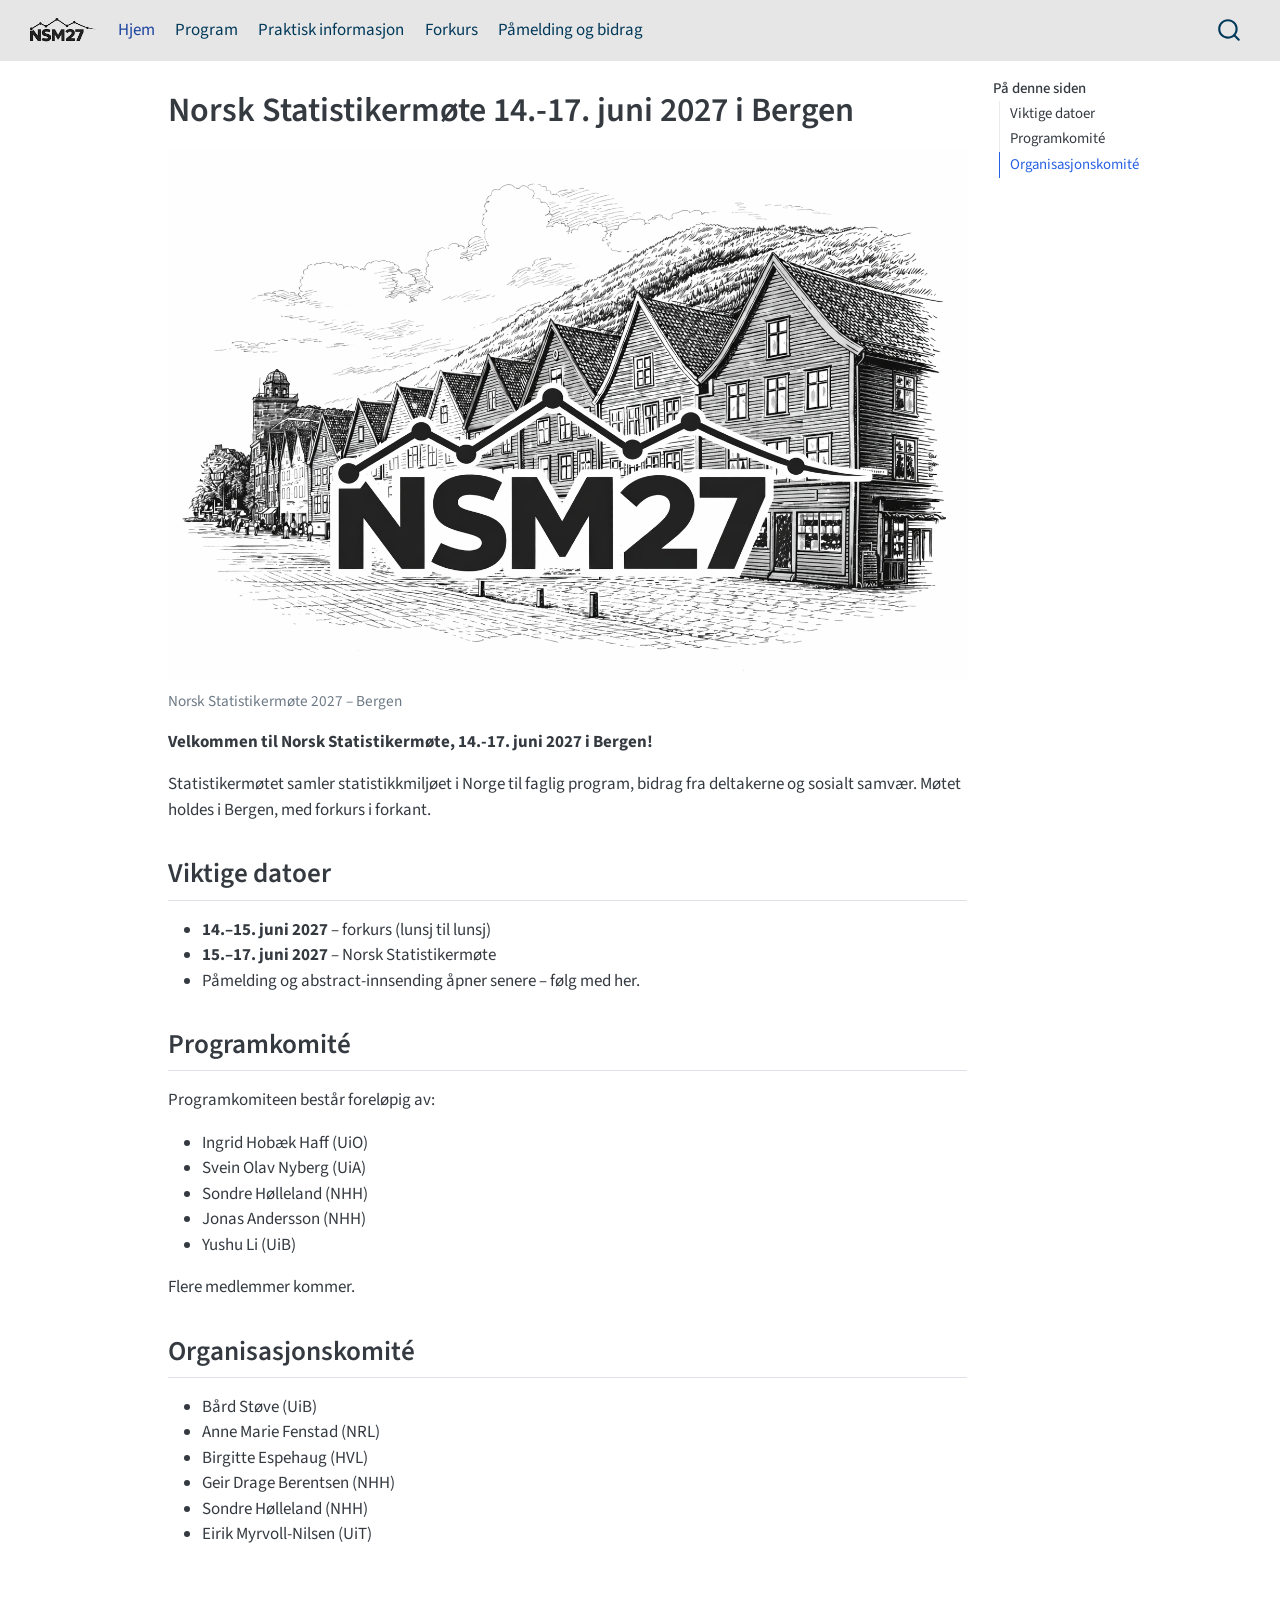
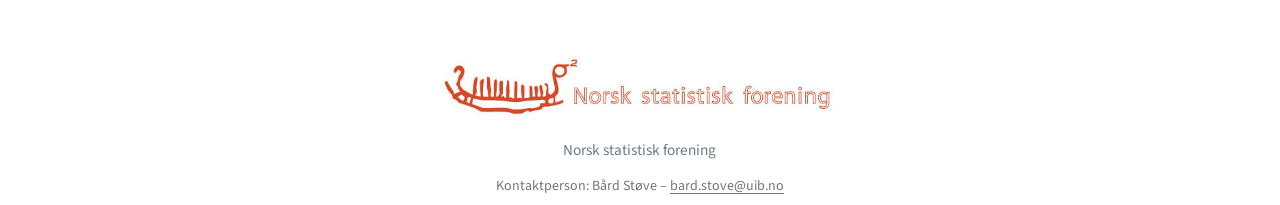
==== commit 112eb7ae: "update" ====
--- a/docs/index.html
+++ b/docs/index.html
@@ -181,6 +181,7 @@
 <h2 class="anchored" data-anchor-id="programkomité">Programkomité</h2>
 <p>Programkomiteen består foreløpig av:</p>
 <ul>
+<li>Ingrid Hobæk Haff (UiO)</li>
 <li>Svein Olav Nyberg (UiA)</li>
 <li>Sondre Hølleland (NHH)</li>
 <li>Jonas Andersson (NHH)</li>
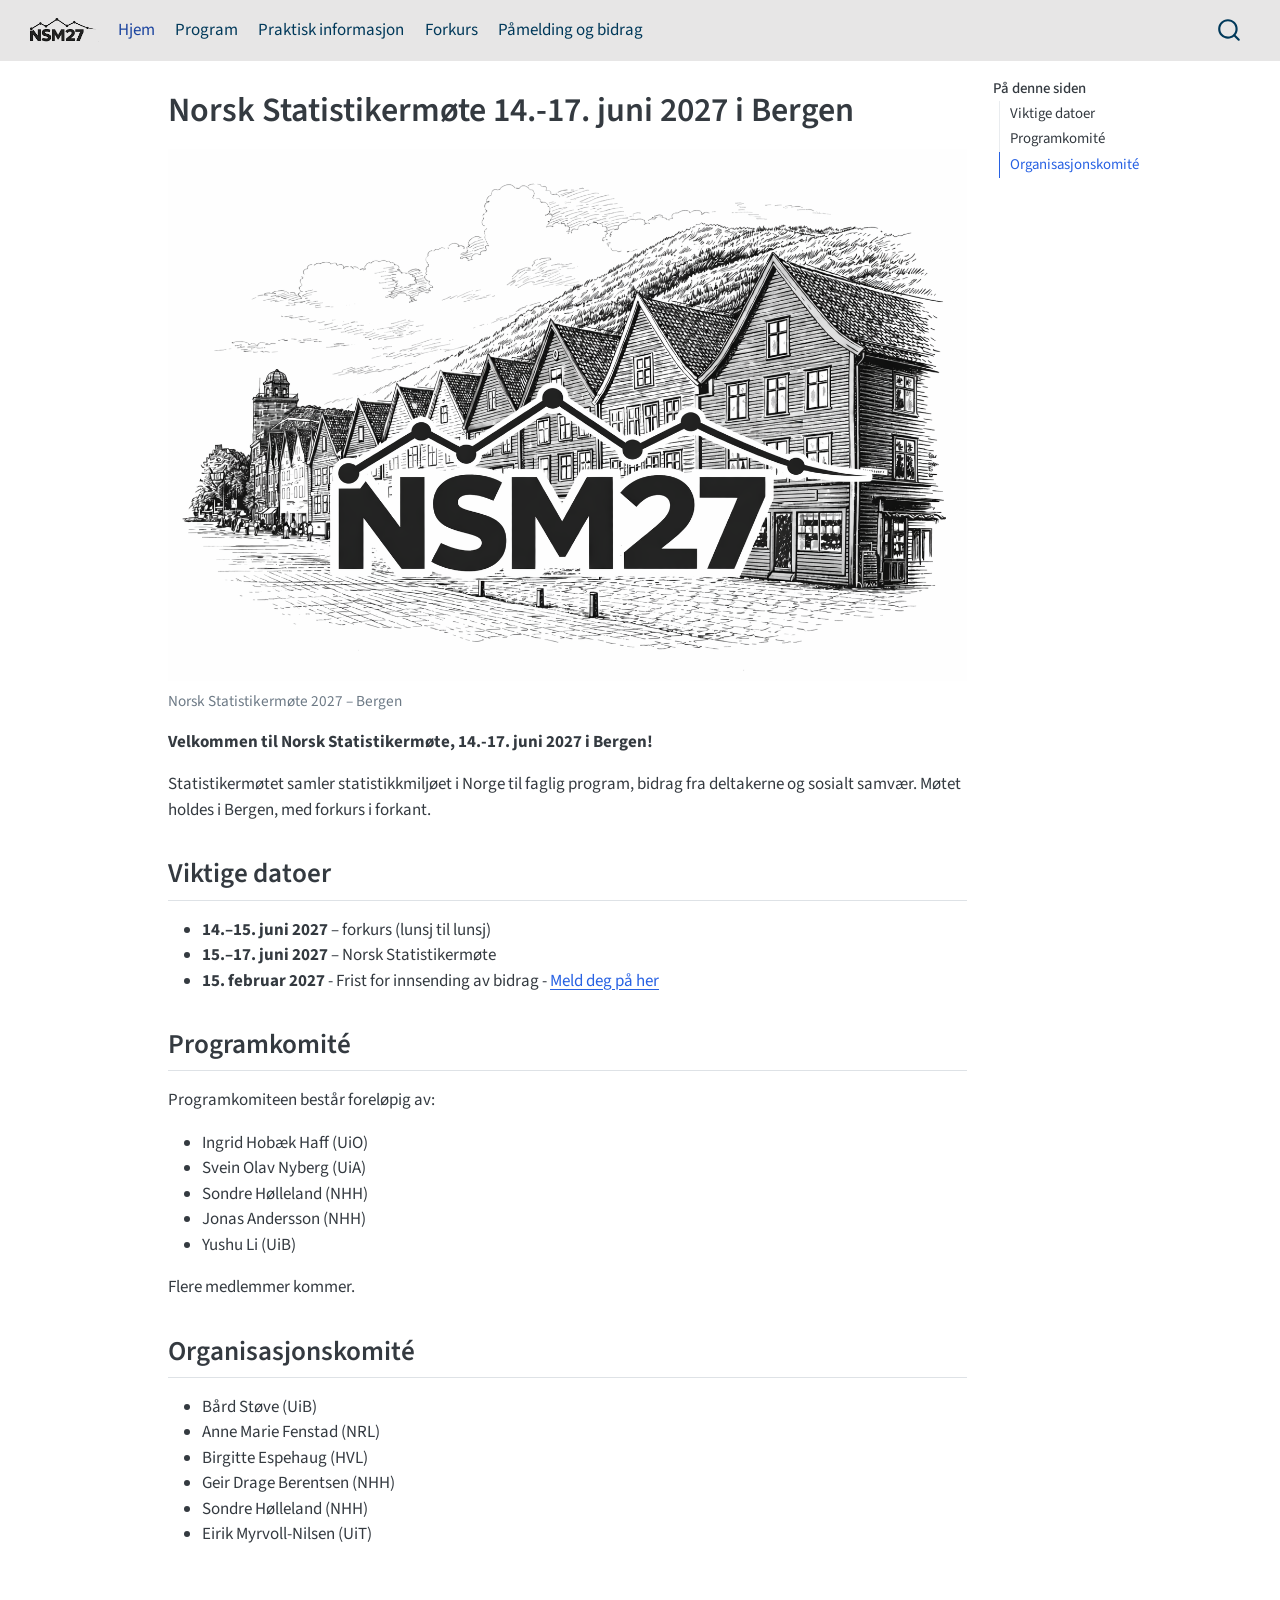
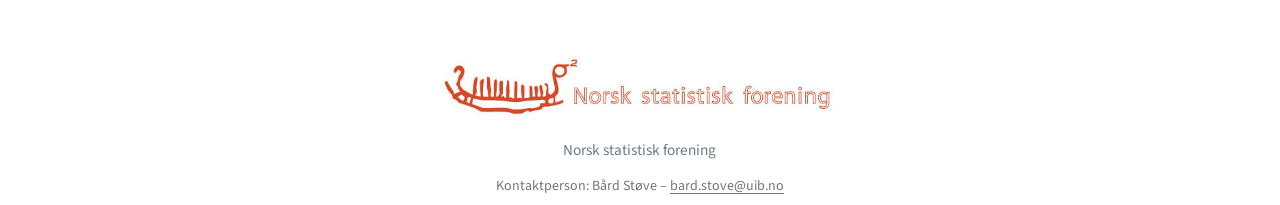
==== commit 4bef69b6: "legg til lenke + frist" ====
--- a/docs/index.html
+++ b/docs/index.html
@@ -174,7 +174,7 @@
 <ul>
 <li><strong>14.–15. juni 2027</strong> – forkurs (lunsj til lunsj)</li>
 <li><strong>15.–17. juni 2027</strong> – Norsk Statistikermøte</li>
-<li>Påmelding og abstract-innsending åpner senere – følg med her.</li>
+<li><strong>15. februar 2027</strong> - Frist for innsending av bidrag - <a href="https://holleland.github.io/NSM27/paamelding.html">Meld deg på her</a></li>
 </ul>
 </section>
 <section id="programkomité" class="level2">
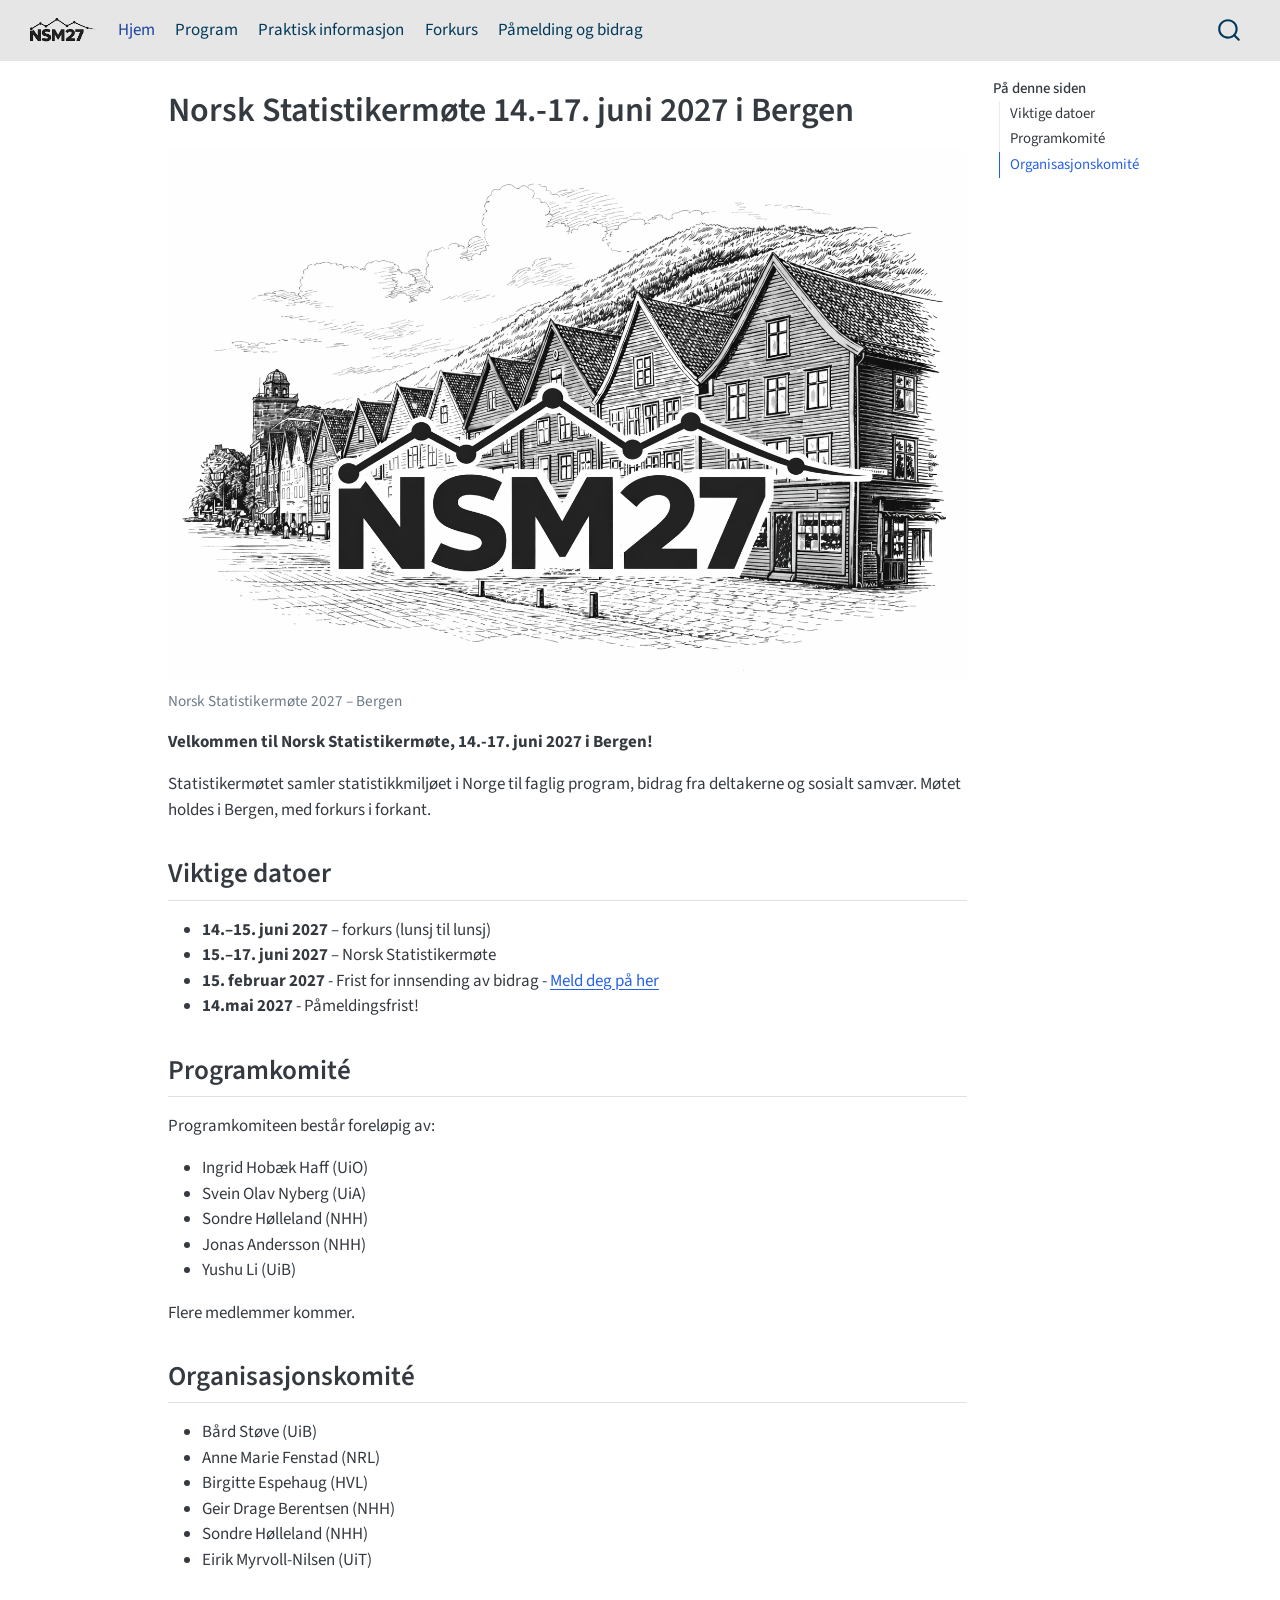
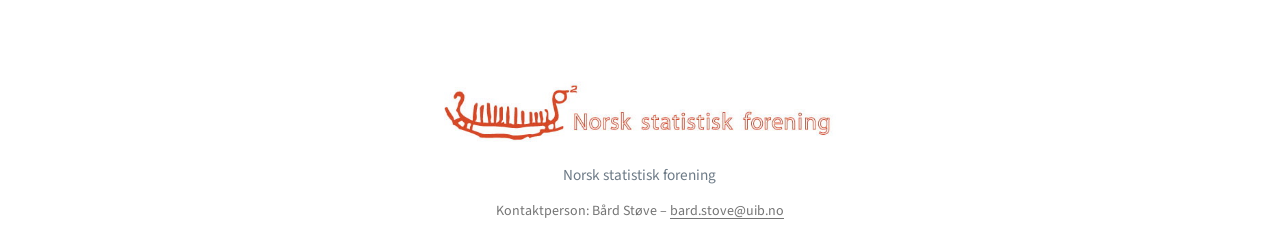
==== commit 84435360: "legg til påmeldingsfrist" ====
--- a/docs/index.html
+++ b/docs/index.html
@@ -175,6 +175,7 @@
 <li><strong>14.–15. juni 2027</strong> – forkurs (lunsj til lunsj)</li>
 <li><strong>15.–17. juni 2027</strong> – Norsk Statistikermøte</li>
 <li><strong>15. februar 2027</strong> - Frist for innsending av bidrag - <a href="https://holleland.github.io/NSM27/paamelding.html">Meld deg på her</a></li>
+<li><strong>14.mai 2027</strong> - Påmeldingsfrist!</li>
 </ul>
 </section>
 <section id="programkomité" class="level2">
